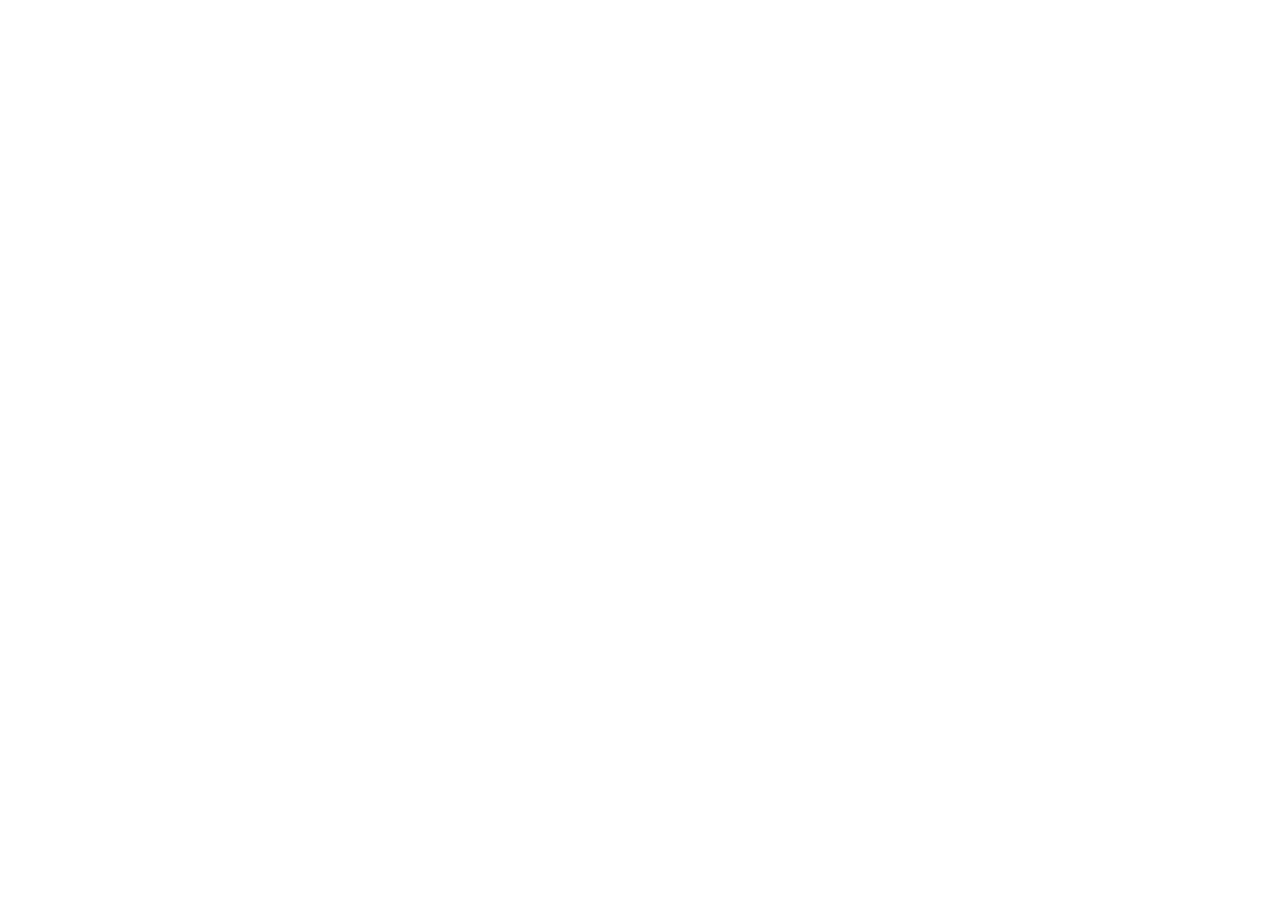
==== index.html @ 9c6e3ab0 "Publish Demo V3 HTML entry" ====
<!doctype html>
<html lang="zh-CN">
  <head>
    <meta charset="UTF-8" />
    <meta name="viewport" content="width=device-width, initial-scale=1, viewport-fit=cover" />
    <meta name="theme-color" content="#f5f0e8" />
    <title>卢伶俐团队术后30天随访 Demo V3</title>
    <script type="module" crossorigin src="./assets/index-Rf1xSbYW.js"></script>
    <link rel="stylesheet" crossorigin href="./assets/index-ClwE4fBe.css">
  </head>
  <body>
    <div id="root"></div>
  </body>
</html>
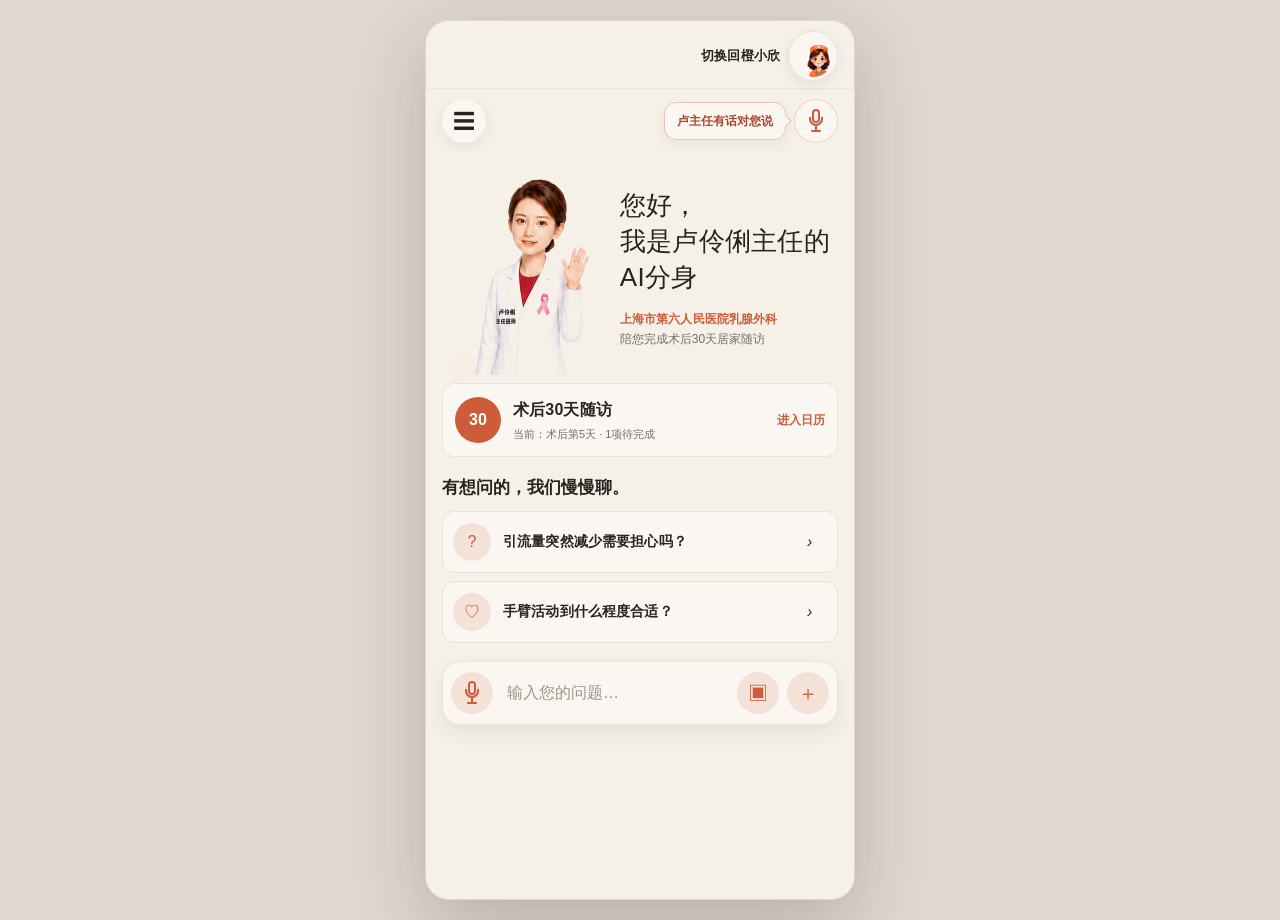
==== commit 9304585a: "Publish postoperative follow-up Demo V4" ====
--- a/index.html
+++ b/index.html
@@ -4,9 +4,9 @@
     <meta charset="UTF-8" />
     <meta name="viewport" content="width=device-width, initial-scale=1, viewport-fit=cover" />
     <meta name="theme-color" content="#f5f0e8" />
-    <title>卢伶俐团队术后30天随访 Demo V3</title>
-    <script type="module" crossorigin src="./assets/index-Rf1xSbYW.js"></script>
-    <link rel="stylesheet" crossorigin href="./assets/index-ClwE4fBe.css">
+    <title>卢伶俐团队术后30天随访 Demo V4</title>
+    <script type="module" crossorigin src="./assets/index-BdBhoLl7.js"></script>
+    <link rel="stylesheet" crossorigin href="./assets/index-DXWCiamS.css">
   </head>
   <body>
     <div id="root"></div>
--- a/assets/index-DXWCiamS.css
+++ b/assets/index-DXWCiamS.css
@@ -0,0 +1,2 @@
+/*! tailwindcss v4.2.1 | MIT License | https://tailwindcss.com */
+@layer properties{@supports (((-webkit-hyphens:none)) and (not (margin-trim:inline))) or ((-moz-orient:inline) and (not (color:rgb(from red r g b)))){*,:before,:after,::backdrop{--tw-outline-style:solid;--tw-blur:initial;--tw-brightness:initial;--tw-contrast:initial;--tw-grayscale:initial;--tw-hue-rotate:initial;--tw-invert:initial;--tw-opacity:initial;--tw-saturate:initial;--tw-sepia:initial;--tw-drop-shadow:initial;--tw-drop-shadow-color:initial;--tw-drop-shadow-alpha:100%;--tw-drop-shadow-size:initial}}}@layer theme{:root,:host{--font-sans:ui-sans-serif, system-ui, sans-serif, "Apple Color Emoji", "Segoe UI Emoji", "Segoe UI Symbol", "Noto Color Emoji";--font-mono:ui-monospace, SFMono-Regular, Menlo, Monaco, Consolas, "Liberation Mono", "Courier New", monospace;--spacing:.25rem;--default-font-family:var(--font-sans);--default-mono-font-family:var(--font-mono)}}@layer base{*,:after,:before,::backdrop{box-sizing:border-box;border:0 solid;margin:0;padding:0}::file-selector-button{box-sizing:border-box;border:0 solid;margin:0;padding:0}html,:host{-webkit-text-size-adjust:100%;tab-size:4;line-height:1.5;font-family:var(--default-font-family,ui-sans-serif, system-ui, sans-serif, "Apple Color Emoji", "Segoe UI Emoji", "Segoe UI Symbol", "Noto Color Emoji");font-feature-settings:var(--default-font-feature-settings,normal);font-variation-settings:var(--default-font-variation-settings,normal);-webkit-tap-highlight-color:transparent}hr{height:0;color:inherit;border-top-width:1px}abbr:where([title]){-webkit-text-decoration:underline dotted;text-decoration:underline dotted}h1,h2,h3,h4,h5,h6{font-size:inherit;font-weight:inherit}a{color:inherit;-webkit-text-decoration:inherit;-webkit-text-decoration:inherit;-webkit-text-decoration:inherit;-webkit-text-decoration:inherit;text-decoration:inherit}b,strong{font-weight:bolder}code,kbd,samp,pre{font-family:var(--default-mono-font-family,ui-monospace, SFMono-Regular, Menlo, Monaco, Consolas, "Liberation Mono", "Courier New", monospace);font-feature-settings:var(--default-mono-font-feature-settings,normal);font-variation-settings:var(--default-mono-font-variation-settings,normal);font-size:1em}small{font-size:80%}sub,sup{vertical-align:baseline;font-size:75%;line-height:0;position:relative}sub{bottom:-.25em}sup{top:-.5em}table{text-indent:0;border-color:inherit;border-collapse:collapse}:-moz-focusring{outline:auto}progress{vertical-align:baseline}summary{display:list-item}ol,ul,menu{list-style:none}img,svg,video,canvas,audio,iframe,embed,object{vertical-align:middle;display:block}img,video{max-width:100%;height:auto}button,input,select,optgroup,textarea{font:inherit;font-feature-settings:inherit;font-variation-settings:inherit;letter-spacing:inherit;color:inherit;opacity:1;background-color:#0000;border-radius:0}::file-selector-button{font:inherit;font-feature-settings:inherit;font-variation-settings:inherit;letter-spacing:inherit;color:inherit;opacity:1;background-color:#0000;border-radius:0}:where(select:is([multiple],[size])) optgroup{font-weight:bolder}:where(select:is([multiple],[size])) optgroup option{padding-inline-start:20px}::file-selector-button{margin-inline-end:4px}::placeholder{opacity:1}@supports (not ((-webkit-appearance:-apple-pay-button))) or (contain-intrinsic-size:1px){::placeholder{color:currentColor}@supports (color:color-mix(in lab, red, red)){::placeholder{color:color-mix(in oklab, currentcolor 50%, transparent)}}}textarea{resize:vertical}::-webkit-search-decoration{-webkit-appearance:none}::-webkit-date-and-time-value{min-height:1lh;text-align:inherit}::-webkit-datetime-edit{display:inline-flex}::-webkit-datetime-edit-fields-wrapper{padding:0}::-webkit-datetime-edit{padding-block:0}::-webkit-datetime-edit-year-field{padding-block:0}::-webkit-datetime-edit-month-field{padding-block:0}::-webkit-datetime-edit-day-field{padding-block:0}::-webkit-datetime-edit-hour-field{padding-block:0}::-webkit-datetime-edit-minute-field{padding-block:0}::-webkit-datetime-edit-second-field{padding-block:0}::-webkit-datetime-edit-millisecond-field{padding-block:0}::-webkit-datetime-edit-meridiem-field{padding-block:0}::-webkit-calendar-picker-indicator{line-height:1}:-moz-ui-invalid{box-shadow:none}button,input:where([type=button],[type=reset],[type=submit]){appearance:button}::file-selector-button{appearance:button}::-webkit-inner-spin-button{height:auto}::-webkit-outer-spin-button{height:auto}[hidden]:where(:not([hidden=until-found])){display:none!important}}@layer components;@layer utilities{.visible{visibility:visible}.fixed{position:fixed}.relative{position:relative}.start{inset-inline-start:var(--spacing)}.end{inset-inline-end:var(--spacing)}.contents{display:contents}.flex{display:flex}.hidden{display:none}.inline{display:inline}.table{display:table}.resize{resize:both}.rounded{border-radius:.25rem}.outline{outline-style:var(--tw-outline-style);outline-width:1px}.blur{--tw-blur:blur(8px);filter:var(--tw-blur,) var(--tw-brightness,) var(--tw-contrast,) var(--tw-grayscale,) var(--tw-hue-rotate,) var(--tw-invert,) var(--tw-saturate,) var(--tw-sepia,) var(--tw-drop-shadow,)}}:root{--coral:#cc5c3a;--coral-deep:#a9472d;--coral-soft:#f4e2d8;--paper:#f5f0e8;--surface:#faf7f2;--ink:#27231f;--muted:#756e67;--line:#e8e3d9;--green:#347b62;--red:#b9473f;--gold:#d89a32;--sans:"Source Han Sans CN", "Source Han Sans SC", "Noto Sans CJK SC", "Noto Sans SC", "PingFang SC", "Microsoft YaHei", sans-serif;--serif:var(--sans)}*{box-sizing:border-box}html,body{min-height:100%;margin:0;overflow:auto}body{color:var(--ink);font-family:var(--sans);background:#dfd8ce}button,input,textarea,select{font:inherit;font-family:var(--sans)}button{cursor:pointer}.demo-stage{place-items:center;min-height:100dvh;padding:20px;display:grid}.phone-shell{background:var(--paper);border:1px solid #4d3c3021;border-radius:24px;width:430px;height:880px;position:relative;overflow:hidden;box-shadow:0 24px 70px #31261e38}.phone-screen,.page{width:100%;height:100%;overflow:hidden}.page{background:radial-gradient(circle at 90% 3%, #cc5c3a12, transparent 32%), var(--paper)}.page-scroll,.page-scroll.home-page,.page-scroll.drawer-page{overscroll-behavior:contain;overflow-y:auto}.detail-page{grid-template-rows:72px minmax(0,1fr);display:grid}.detail-page>.page-scroll{padding:0 16px 104px}h1,h2,h3,b{letter-spacing:.01em}h1,h2,h3{font-family:var(--serif)}.app-header{border-bottom:1px solid var(--line);-webkit-backdrop-filter:blur(14px);backdrop-filter:blur(14px);background:#f5f0e8f5;grid-template-columns:44px minmax(0,1fr) 148px;align-items:center;height:72px;padding:8px 10px;display:grid}.app-header button{width:44px;height:44px;color:var(--ink);background:0 0;border:0;border-radius:12px;font-size:24px}.app-header h1{text-align:left;text-overflow:ellipsis;white-space:nowrap;min-width:0;margin:0;font-size:17px;overflow:hidden}.switch-mode-control{justify-content:flex-end;align-items:center;gap:8px;min-width:0;display:flex;width:auto!important;height:54px!important;color:var(--ink)!important;box-shadow:none!important;background:0 0!important;border:0!important;border-radius:0!important;padding:0!important}.switch-mode-control>b{white-space:nowrap;font-size:13px;font-weight:750}.switch-mode-control>span{border:1px solid var(--line);background:var(--surface);border-radius:50%;flex:none;place-items:center;width:50px;height:50px;display:grid;overflow:hidden;box-shadow:0 4px 13px #47322614}.switch-mode-control img{object-fit:cover;mix-blend-mode:darken;border-radius:50%;width:42px;height:42px}.doctor-banner{border:1px solid var(--line);background:#faf7f2e6;border-radius:12px;grid-template-columns:68px minmax(0,1fr) 44px;align-items:center;gap:10px;min-height:92px;margin:12px 0;padding:10px 12px;display:grid;box-shadow:0 7px 18px #4e392b0f}.doctor-banner>img{object-fit:contain;align-self:end;width:62px;height:72px}.doctor-banner.director-banner{overflow:hidden}.doctor-banner.director-banner>img{object-fit:cover;object-position:center 7%;mix-blend-mode:darken;transform-origin:bottom;transform:scale(1.22)}.doctor-banner h2{margin:0 0 4px;font-size:16px}.doctor-banner p{color:var(--muted);margin:0;font-size:12px;line-height:1.45}.doctor-banner small{color:var(--coral);margin-top:5px;font-size:11px;display:inline-block}.audio-button{width:44px;height:44px;color:var(--coral);background:var(--surface);border:1px solid #cc5c3a38;border-radius:50%;font-size:17px}.microphone-button{place-items:center;display:grid}.mic-glyph{width:18px;height:24px;display:block;position:relative}.mic-glyph:before{content:"";border:2px solid;border-radius:8px;width:8px;height:14px;position:absolute;top:0;left:5px}.mic-glyph:after{content:"";border:2px solid;border-top:0;border-radius:0 0 10px 10px;width:14px;height:9px;position:absolute;top:8px;left:2px}.mic-glyph i{background:currentColor;width:2px;height:6px;position:absolute;top:17px;left:8px}.mic-glyph i:after{content:"";background:currentColor;border-radius:2px;width:10px;height:2px;position:absolute;bottom:0;left:-4px}.mic-glyph.playing{animation:.8s ease-in-out infinite alternate micPulse}.card{border:1px solid var(--line);background:var(--surface);border-radius:12px;margin:12px 0;padding:16px;box-shadow:0 7px 18px #4e392b0d}.card h2{margin:0 0 12px;font-size:17px}.primary-button{color:#fff;background:var(--coral);border:0;border-radius:12px;width:100%;min-height:48px;font-weight:700}.primary-button:disabled{opacity:.42;cursor:not-allowed}.sticky-cta{z-index:5;margin-top:14px;position:sticky;bottom:12px;box-shadow:0 10px 28px #a9472d3d}.text-button{min-height:42px;color:var(--coral);background:0 0;border:0;font-weight:700}.home-page{padding-bottom:calc(22px + env(safe-area-inset-bottom));background:var(--paper)}.home-mode-row{border-bottom:1px solid #e8e3d9b8;justify-content:flex-end;align-items:center;height:68px;padding:7px 16px 5px;display:flex}.home-mode-row .switch-mode-control{width:154px!important}.home-tools{justify-content:space-between;align-items:center;margin:10px 16px;display:flex}.home-tools>button:first-child{background:var(--surface);border:0;border-radius:50%;width:44px;height:44px;font-size:22px;box-shadow:0 5px 16px #47322614}.home-reminder{align-items:center;gap:8px;display:flex}.home-reminder>span{color:var(--coral-deep);background:var(--surface);border:1px solid #e5c4b6;border-radius:12px;padding:9px 12px;font-size:12px;font-weight:700;animation:.34s ease-out both reminderPop;position:relative;box-shadow:0 5px 16px #4732260f}.home-reminder>span:after{content:"";background:var(--surface);border-top:1px solid #e5c4b6;border-right:1px solid #e5c4b6;width:8px;height:8px;position:absolute;top:50%;right:-5px;transform:translateY(-50%)rotate(45deg)}.home-hero{background:var(--paper);isolation:isolate;grid-template-columns:45% 55%;align-items:center;min-height:230px;margin:0 12px;display:grid}.home-hero img{object-fit:contain;object-position:center bottom;mix-blend-mode:darken;align-self:end;width:100%;max-height:230px}.home-hero h1{margin:0 0 10px;font-size:26px;line-height:1.38}.home-hero b{color:var(--coral);font-size:12px}.home-hero p{color:var(--muted);font-size:12px}.followup-entry{border:1px solid var(--line);background:var(--surface);text-align:left;border-radius:12px;grid-template-columns:48px 1fr auto;align-items:center;gap:10px;width:calc(100% - 32px);min-height:74px;margin:0 16px 18px;padding:12px;display:grid}.followup-entry>span{color:#fff;background:var(--coral);border-radius:50%;place-items:center;width:46px;height:46px;font-weight:800;display:grid}.followup-entry b,.followup-entry small{display:block}.followup-entry b{font-family:var(--serif);font-size:16px}.followup-entry small{color:var(--muted);margin-top:4px;font-size:11px}.followup-entry strong{color:var(--coral);font-size:12px}.section-title{font-family:var(--serif);margin:0 16px 10px;font-size:17px;font-weight:700}.question-card{border:1px solid var(--line);background:var(--surface);text-align:left;border-radius:12px;grid-template-columns:40px 1fr 20px;align-items:center;gap:10px;width:calc(100% - 32px);min-height:62px;margin:8px 16px;padding:10px;display:grid}.question-card>span{width:38px;height:38px;color:var(--coral);background:var(--coral-soft);border-radius:50%;place-items:center;display:grid}.question-card b{font-size:14px}.home-composer{border:1px solid var(--line);background:var(--surface);border-radius:18px;grid-template-columns:44px minmax(0,1fr) 42px 42px;align-items:center;gap:8px;min-height:64px;margin:18px 16px 0;padding:8px;display:grid;box-shadow:0 8px 20px #47322612}.home-composer input{width:100%;min-width:0;height:44px;color:var(--ink);background:0 0;border:0;outline:none;padding:0 4px}.home-composer input::placeholder{color:#9c958e}.home-composer button{width:42px;height:42px;color:var(--coral);background:var(--coral-soft);border:0;border-radius:50%;place-items:center;font-size:20px;display:grid}.home-composer .composer-mic{color:var(--coral)}.drawer-page{background:var(--paper);padding:18px 20px 80px}.drawer-page>header{justify-content:space-between;align-items:center;display:flex}.drawer-page>header>b{color:var(--coral);font-size:28px}.drawer-page>header>div{align-items:center;gap:8px;display:flex}.drawer-page>header .switch-mode-control{width:142px!important}.drawer-page>header .drawer-close{background:0 0;border:0;width:44px;height:44px;font-size:28px}.profile{align-items:center;gap:14px;margin:24px 0;display:flex}.profile img{background:var(--surface);border:1px solid #ecd8cd;border-radius:50%;width:72px;height:72px;padding:4px}.profile b{font-size:20px}.drawer-grid{grid-template-columns:1fr 1fr;gap:12px;display:grid}.drawer-grid button{border:1px solid var(--line);background:var(--surface);text-align:left;border-radius:12px;align-content:center;gap:10px;min-height:158px;padding:16px;display:grid;box-shadow:0 7px 18px #4e392b0b}.drawer-grid b{font-size:16px}.drawer-grid small{color:var(--muted);font-size:12px;line-height:1.45}.drawer-page h2{margin-top:28px;font-size:19px}.conversation{border:0;border-bottom:1px solid var(--line);text-align:left;background:0 0;justify-content:space-between;width:100%;padding:15px 4px;display:flex}.conversation small{color:var(--muted)}.reset-button{border:1px dashed var(--coral);width:100%;min-height:44px;color:var(--coral);background:0 0;border-radius:12px;margin-top:24px}.calendar-page{padding-bottom:40px}.calendar-page>.app-header{z-index:8;position:sticky;top:0}.calendar-page>.doctor-banner,.calendar-page>.status-strip,.calendar-page>.week-card,.calendar-page>.card,.calendar-page>.incomplete-card,.calendar-page>.success-card,.calendar-page>.future-card{margin-left:16px;margin-right:16px}.status-strip{grid-template-columns:repeat(3,1fr);gap:8px;margin-bottom:12px;display:grid}.status-strip>*{border:1px solid var(--line);min-height:74px;color:var(--coral);background:var(--surface);border-radius:12px;align-content:center;place-items:center;gap:5px;padding:7px 3px;display:grid;box-shadow:0 5px 14px #4e392b0a}.status-strip b{color:var(--ink);font-size:12px}.status-icon{width:34px;height:34px;color:var(--coral);background:var(--coral-soft);border-radius:11px;place-items:center;display:grid}.status-icon svg{fill:none;stroke:currentColor;stroke-width:1.8px;stroke-linecap:round;stroke-linejoin:round;width:26px;height:26px;overflow:visible}.status-icon.module-glyph{border-radius:14px;width:48px;height:48px}.status-icon.module-glyph svg{width:30px;height:30px}.week-card{border:1px solid var(--line);background:var(--surface);border-radius:12px;grid-template-columns:repeat(7,1fr);padding:9px 5px;display:grid}.week-card button{background:0 0;border:0;place-items:center;gap:4px;min-width:0;display:grid}.week-card small{color:var(--muted);font-size:11px}.date-number{border-radius:50%;place-items:center;width:34px;height:34px;display:grid;position:relative}.date-number b{z-index:2;font-size:13px;position:relative}.week-card button.active .date-number{color:#fff;background:var(--coral)}.week-card em{height:10px;color:var(--green);font-size:10px;font-style:normal}.week-card button.badged .date-number{color:var(--ink);border:2px solid var(--gold);background:#fff8e7;animation:1.6s ease-in-out infinite alternate badgeGlow;box-shadow:0 0 0 3px #d89a3229,0 0 14px #d89a326b}.week-card button.badged .date-number i{color:var(--gold);text-shadow:0 0 8px #f0c36f;font-style:normal;position:absolute;top:-8px;right:-7px}.week-card button.future{opacity:.56}.week-card button.future em{color:var(--muted);font-size:8px}.today-card header{justify-content:space-between;align-items:center;display:flex}.today-card header h2 small{color:var(--muted);font-family:var(--sans);font-size:12px;font-weight:400}.today-card header>b{color:var(--green)}.today-card>button{border:0;border-bottom:1px solid var(--line);text-align:left;background:0 0;grid-template-columns:24px 42px minmax(0,1fr) 70px;align-items:center;gap:7px;width:100%;min-height:58px;display:grid}.today-card>button:last-child{border-bottom:0}.today-card>button>i{width:22px;height:22px;color:var(--coral);border:1px solid #d6b0a0;border-radius:50%;place-items:center;font-style:normal;display:grid}.today-card>button>i.done{color:var(--green);border-color:#9bc6b4}.today-card>button>small{color:var(--muted);font-size:11px}.today-card>button>b{font-size:13px;line-height:1.35}.today-card>button>span{color:var(--coral);text-align:right;font-size:11px}.today-card>button>span.done{color:var(--green)}.today-card>button>span.alert,.abnormal-tag{color:var(--red)}.today-card>button:disabled{cursor:not-allowed;opacity:.5}.abnormal-tag{font-family:var(--sans);margin-left:5px;font-size:10px}.incomplete-card{background:#f7e7de;border:1px solid #e8c2b4;border-radius:12px;margin-top:12px;padding:14px}.incomplete-card b{color:var(--coral-deep);font-size:13px}.incomplete-card p{color:var(--muted);margin:6px 0 10px;font-size:12px}.incomplete-card button{border:1px solid var(--coral);min-height:40px;color:var(--coral);background:var(--surface);border-radius:10px;padding:0 14px}.success-card{color:var(--green);text-align:center;background:#eef6f1;border:1px solid #b8d4c8;border-radius:12px;margin-top:12px;padding:14px;font-weight:700}.future-card{border:1px solid var(--line);background:#f0ece5;border-radius:12px;margin-top:12px;padding:14px}.future-card b{color:#625b54;font-size:13px}.future-card p{color:var(--muted);margin:6px 0 0;font-size:12px}.calendar-actions{grid-template-columns:1fr 1fr;gap:10px;margin:12px 16px;display:grid}.calendar-actions button{border:1px solid var(--coral);min-height:44px;color:var(--coral);background:var(--surface);border-radius:12px;font-weight:700}.field-row{border-top:1px solid var(--line);grid-template-columns:80px 1fr 28px;align-items:center;gap:8px;min-height:48px;display:grid}.field-row input,.analysis-card input,.stack-field input,.stack-field textarea{border:1px solid var(--line);background:#fffdf9;border-radius:10px;outline:none;width:100%;min-width:0;padding:10px}.photo-grid{grid-template-columns:1fr 1fr;gap:10px;margin-top:12px;display:grid}.upload-card{background:var(--surface);border-color:#e7d7ce}.photo-slot{text-align:center;background:#f8ece5;border:1px dashed #d7ad9a;border-radius:12px;padding:10px;box-shadow:inset 0 0 0 1px #ffffff59}.photo-slot.ready{background:#eef6f1;border-style:solid;border-color:#9bc6b4}.photo-slot label{align-content:center;place-items:center;gap:6px;min-height:126px;display:grid}.photo-slot input{opacity:0;width:1px;height:1px;position:absolute}.photo-slot label>span{width:48px;height:48px;color:var(--coral);background:var(--coral-soft);border-radius:14px;place-items:center;font-size:24px;display:grid}.photo-slot.ready label>span{color:#fff;background:var(--green)}.photo-slot label b{text-overflow:ellipsis;white-space:nowrap;max-width:130px;font-size:12px;overflow:hidden}.photo-slot label small{color:var(--muted);font-size:10px;line-height:1.4}.photo-slot>button{min-height:38px;color:var(--coral);background:0 0;border:0;font-size:11px}.analysis-card{gap:9px;display:grid}.analysis-card.inline{border-top:1px solid var(--line);margin-top:14px;padding-top:13px}.analysis-card h3{margin:0 0 4px;font-size:14px}.analysis-card label{grid-template-columns:92px 1fr;align-items:center;gap:8px;display:grid}.analysis-card label span{color:var(--muted);font-size:12px}.analysis-card input{font-size:12px}.safety-note{color:#745a4e;background:#f6e9e2;border:1px solid #e6c7bc;border-radius:12px;margin:12px 0;padding:12px;font-size:12px;line-height:1.55}.wound-card .photo-slot{width:100%}.symptom-card.abnormal{border-color:#d79b96;box-shadow:0 0 0 3px #b9473f14}.symptom-card header{justify-content:space-between;align-items:center;display:flex}.symptom-card header span{color:var(--red);font-size:11px;font-weight:700}.binary-row{border-top:1px solid var(--line);grid-template-columns:1fr 116px;align-items:center;gap:10px;min-height:58px;display:grid}.binary-row b{font-size:13px}.binary-row>div{grid-template-columns:1fr 1fr;gap:6px;display:grid}.binary-row button,.feeling-options button{border:1px solid var(--line);background:#fffdf9;border-radius:10px;min-height:38px}.binary-row button.active,.feeling-options button.active{border-color:var(--green);color:var(--green);background:#eef6f1}.binary-row button.danger{border-color:var(--red);color:var(--red);background:#faecea}.range-row{border-top:1px solid var(--line);grid-template-columns:78px 1fr 38px;align-items:center;gap:8px;min-height:60px;font-size:12px;display:grid}.range-row input{accent-color:var(--coral)}.stack-field{gap:6px;margin-top:12px;display:grid}.stack-field span{color:var(--muted);font-size:12px}.stack-field textarea{resize:vertical;min-height:72px}.training-visual{background:#f3e5dc;border-radius:12px;place-items:center;height:176px;display:grid;position:relative;overflow:hidden}.training-visual>button{color:#fff;background:var(--coral);border:0;border-radius:11px;min-height:42px;padding:0 15px;position:absolute;bottom:14px;right:14px}.exercise-figure{width:150px;height:130px;position:relative}.exercise-figure span{border:14px solid var(--coral);border-radius:50%;width:60px;height:60px;position:absolute;top:52px;left:14px}.exercise-figure i{background:var(--coral);transform-origin:0;border-radius:9px;width:100px;height:14px;position:absolute;top:72px;left:72px}.exercise-figure.moving i{animation:1.4s ease-in-out infinite alternate armLift}.video-card>h2{margin:12px 0 2px}.video-card>p{color:var(--muted);margin:0 0 10px;font-size:12px}.progress{background:#e7d8cf;border-radius:8px;height:8px;overflow:hidden}.progress i{background:var(--coral);height:100%;display:block}.video-card>b{color:var(--coral);text-align:right;margin-top:7px;font-size:12px;display:block}.stop-grid,.feeling-options{grid-template-columns:1fr 1fr;gap:8px;display:grid}.stop-grid button{min-height:42px;color:var(--coral-deep);background:#f8ece6;border:1px solid #e7c5b8;border-radius:10px;font-size:12px}.feeling-options button{padding:8px;font-size:12px}.chat-page{grid-template-rows:72px auto 1fr 64px;display:grid}.chat-warning{color:#715545;text-align:center;background:#f3e2d3;padding:9px 14px;font-size:11px}.chat-messages{padding:14px;overflow-y:auto}.message{gap:8px;max-width:88%;margin-bottom:12px;display:flex}.message.user{margin-left:auto}.message img{border-radius:50%;width:36px;height:36px}.message p{background:var(--surface);border-radius:4px 12px 12px;margin:0;padding:11px 12px;font-size:13px;line-height:1.55;box-shadow:0 4px 14px #43312614}.message.user p{color:#fff;background:var(--coral);border-radius:12px 4px 12px 12px}.chat-page form{border-top:1px solid var(--line);background:var(--surface);grid-template-columns:1fr 62px;gap:8px;padding:9px 12px;display:grid}.chat-page form input{border:1px solid var(--line);border-radius:12px;min-width:0;padding:10px 12px}.chat-page form button{color:#fff;background:var(--coral);border:0;border-radius:12px}.summary-kpis{grid-template-columns:repeat(3,1fr);gap:8px;display:grid}.summary-kpis div{border:1px solid var(--line);background:var(--surface);border-radius:12px;place-items:center;gap:4px;padding:13px 4px;display:grid}.summary-kpis b{color:var(--coral);font-size:14px}.summary-kpis small{color:var(--muted);font-size:10px}.summary-row{border-top:1px solid var(--line);grid-template-columns:76px 1fr;gap:10px;padding:11px 0;font-size:12px;line-height:1.5;display:grid}.summary-row span{color:var(--muted)}.approved{color:var(--green);text-align:center;background:#eef6f1;border:1px solid #b8d4c8;border-radius:12px;margin-top:12px;padding:13px;font-weight:700}.toast{z-index:80;color:#fff;white-space:nowrap;background:#27231feb;border-radius:10px;padding:10px 14px;font-size:12px;position:absolute;bottom:22px;left:50%;transform:translate(-50%)}.modal-shade{z-index:70;-webkit-backdrop-filter:blur(5px);backdrop-filter:blur(5px);background:#2f282261;place-items:center;padding:26px;display:grid;position:absolute;inset:0}.modal-card{background:var(--surface);text-align:center;border-radius:16px;width:100%;padding:22px 20px;box-shadow:0 28px 70px #2c231d4d}.modal-card h2{margin:10px 0 8px;font-size:21px}.modal-card p{color:var(--muted);margin:0 0 13px;font-size:13px;line-height:1.6}.modal-avatar{border-radius:50%;width:64px;height:64px;margin-top:8px}.completion-mark,.safety-mark{color:#fff;background:var(--gold);border-radius:50%;place-items:center;width:68px;height:68px;margin:auto;font-size:31px;display:grid;box-shadow:0 0 0 8px #d89a3224}.safety-mark{background:var(--coral);box-shadow:none;font-weight:800}.safety-mark.urgent{background:var(--red)}.safety-copy{color:#6a5144;background:#f4e4db;border-radius:10px;margin-bottom:14px;padding:10px;font-size:11px;line-height:1.5}@keyframes badgeGlow{0%{transform:scale(.96)}to{transform:scale(1.04)}}@keyframes micPulse{0%{opacity:.62;transform:scale(.92)}to{opacity:1;transform:scale(1.05)}}@keyframes armLift{0%{transform:rotate(10deg)}to{transform:rotate(-42deg)}}@keyframes reminderPop{0%{opacity:0;transform:translate(8px)scale(.96)}to{opacity:1;transform:none}}@media (width<=500px){.demo-stage{padding:0;display:block}.phone-shell{width:100vw;height:100dvh;box-shadow:none;border:0;border-radius:0}}@media (width<=420px){.app-header{grid-template-columns:44px minmax(0,1fr) 138px;padding-left:6px;padding-right:8px}.app-header h1{font-size:16px}.switch-mode-control{gap:6px}.switch-mode-control>b{font-size:12px}.switch-mode-control>span{width:46px;height:46px}.switch-mode-control img{width:39px;height:39px}.drawer-page{padding-left:16px;padding-right:16px}.drawer-page>header .switch-mode-control{width:132px!important}}@media (prefers-reduced-motion:reduce){*,:before,:after{scroll-behavior:auto!important;animation:none!important}}@property --tw-outline-style{syntax:"*";inherits:false;initial-value:solid}@property --tw-blur{syntax:"*";inherits:false}@property --tw-brightness{syntax:"*";inherits:false}@property --tw-contrast{syntax:"*";inherits:false}@property --tw-grayscale{syntax:"*";inherits:false}@property --tw-hue-rotate{syntax:"*";inherits:false}@property --tw-invert{syntax:"*";inherits:false}@property --tw-opacity{syntax:"*";inherits:false}@property --tw-saturate{syntax:"*";inherits:false}@property --tw-sepia{syntax:"*";inherits:false}@property --tw-drop-shadow{syntax:"*";inherits:false}@property --tw-drop-shadow-color{syntax:"*";inherits:false}@property --tw-drop-shadow-alpha{syntax:"<percentage>";inherits:false;initial-value:100%}@property --tw-drop-shadow-size{syntax:"*";inherits:false}
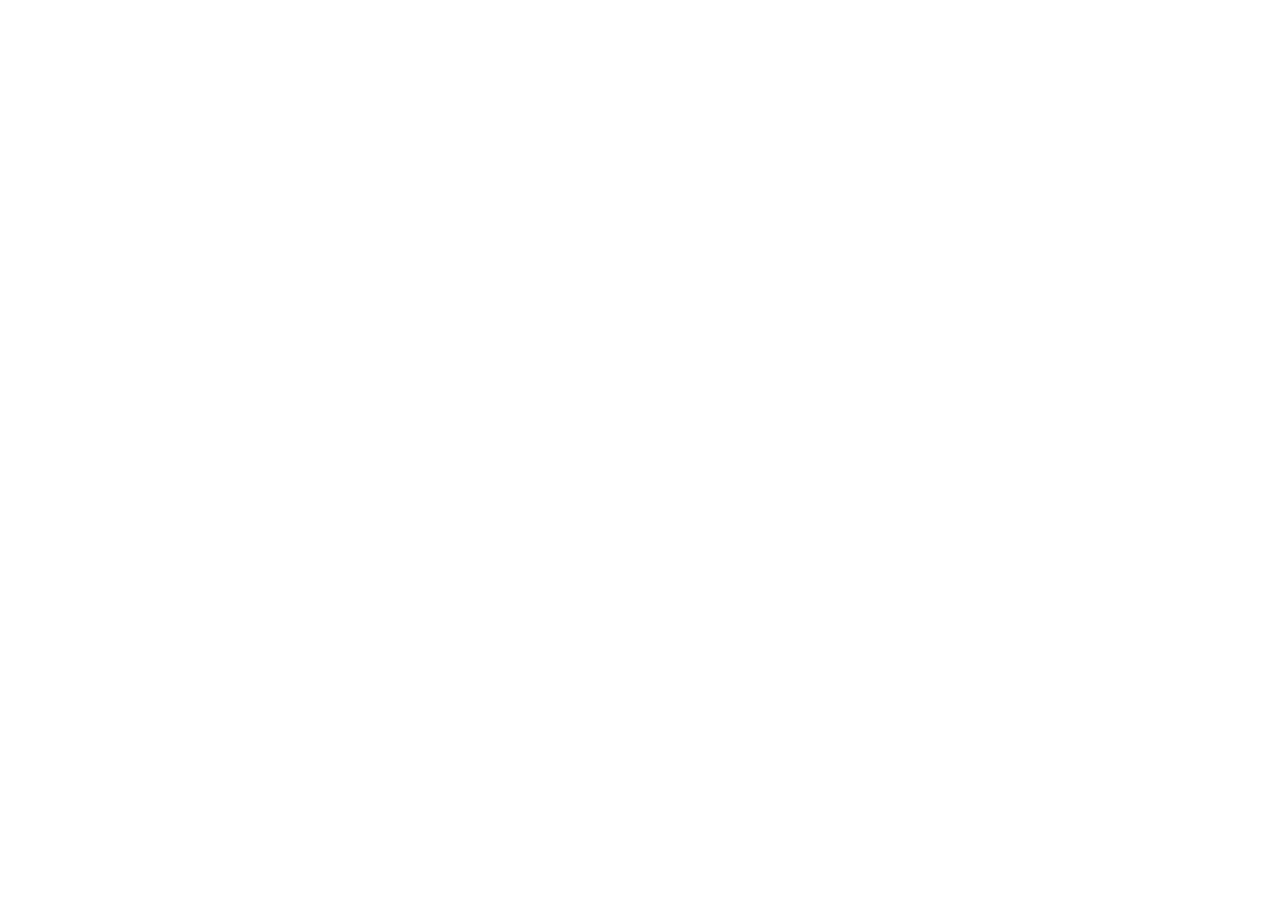
==== commit 11d10b6e: "Update script and stylesheet links in index.html" ====
--- a/index.html
+++ b/index.html
@@ -5,8 +5,8 @@
     <meta name="viewport" content="width=device-width, initial-scale=1, viewport-fit=cover" />
     <meta name="theme-color" content="#f5f0e8" />
     <title>卢伶俐团队术后30天随访 Demo V4</title>
-    <script type="module" crossorigin src="./assets/index-BdBhoLl7.js"></script>
-    <link rel="stylesheet" crossorigin href="./assets/index-DXWCiamS.css">
+    <script type="module" crossorigin src="./assets/index-BAlLfYdV.js"></script>
+    <link rel="stylesheet" crossorigin href="./assets/index-3j9IDP3A.css">
   </head>
   <body>
     <div id="root"></div>
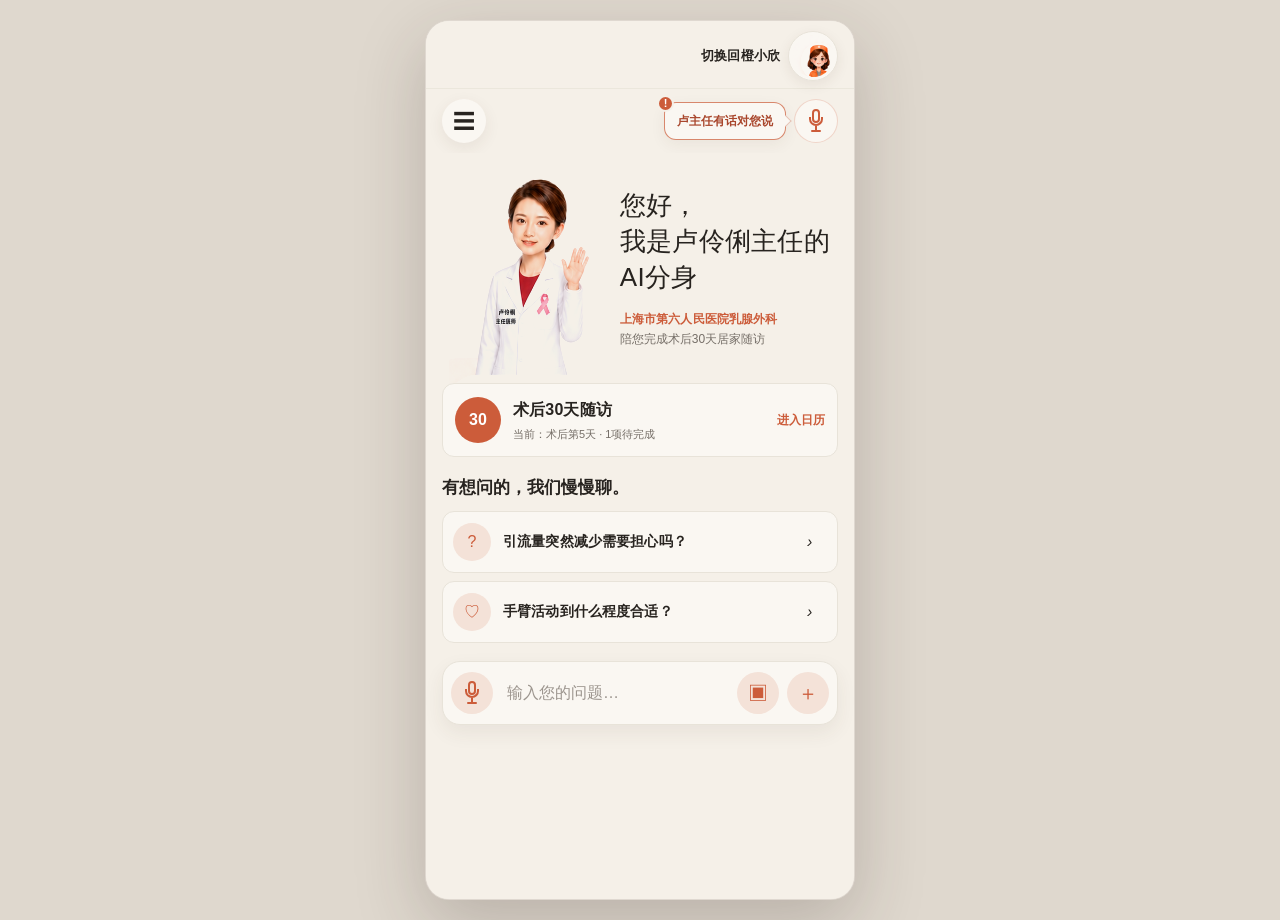
==== commit 87b23ef3: "Update script and stylesheet references in index.html" ====
--- a/index.html
+++ b/index.html
@@ -5,8 +5,8 @@
     <meta name="viewport" content="width=device-width, initial-scale=1, viewport-fit=cover" />
     <meta name="theme-color" content="#f5f0e8" />
     <title>卢伶俐团队术后30天随访 Demo V4</title>
-    <script type="module" crossorigin src="./assets/index-BAlLfYdV.js"></script>
-    <link rel="stylesheet" crossorigin href="./assets/index-3j9IDP3A.css">
+    <script type="module" crossorigin src="./assets/index-AxAXWWe3.js"></script>
+    <link rel="stylesheet" crossorigin href="./assets/index-BmACMjBO.css">
   </head>
   <body>
     <div id="root"></div>
--- a/assets/index-BmACMjBO.css
+++ b/assets/index-BmACMjBO.css
@@ -0,0 +1,2 @@
+/*! tailwindcss v4.2.1 | MIT License | https://tailwindcss.com */
+@layer properties{@supports (((-webkit-hyphens:none)) and (not (margin-trim:inline))) or ((-moz-orient:inline) and (not (color:rgb(from red r g b)))){*,:before,:after,::backdrop{--tw-rotate-x:initial;--tw-rotate-y:initial;--tw-rotate-z:initial;--tw-skew-x:initial;--tw-skew-y:initial;--tw-shadow:0 0 #0000;--tw-shadow-color:initial;--tw-shadow-alpha:100%;--tw-inset-shadow:0 0 #0000;--tw-inset-shadow-color:initial;--tw-inset-shadow-alpha:100%;--tw-ring-color:initial;--tw-ring-shadow:0 0 #0000;--tw-inset-ring-color:initial;--tw-inset-ring-shadow:0 0 #0000;--tw-ring-inset:initial;--tw-ring-offset-width:0px;--tw-ring-offset-color:#fff;--tw-ring-offset-shadow:0 0 #0000;--tw-outline-style:solid;--tw-blur:initial;--tw-brightness:initial;--tw-contrast:initial;--tw-grayscale:initial;--tw-hue-rotate:initial;--tw-invert:initial;--tw-opacity:initial;--tw-saturate:initial;--tw-sepia:initial;--tw-drop-shadow:initial;--tw-drop-shadow-color:initial;--tw-drop-shadow-alpha:100%;--tw-drop-shadow-size:initial}}}@layer theme{:root,:host{--font-sans:ui-sans-serif, system-ui, sans-serif, "Apple Color Emoji", "Segoe UI Emoji", "Segoe UI Symbol", "Noto Color Emoji";--font-mono:ui-monospace, SFMono-Regular, Menlo, Monaco, Consolas, "Liberation Mono", "Courier New", monospace;--spacing:.25rem;--default-font-family:var(--font-sans);--default-mono-font-family:var(--font-mono)}}@layer base{*,:after,:before,::backdrop{box-sizing:border-box;border:0 solid;margin:0;padding:0}::file-selector-button{box-sizing:border-box;border:0 solid;margin:0;padding:0}html,:host{-webkit-text-size-adjust:100%;tab-size:4;line-height:1.5;font-family:var(--default-font-family,ui-sans-serif, system-ui, sans-serif, "Apple Color Emoji", "Segoe UI Emoji", "Segoe UI Symbol", "Noto Color Emoji");font-feature-settings:var(--default-font-feature-settings,normal);font-variation-settings:var(--default-font-variation-settings,normal);-webkit-tap-highlight-color:transparent}hr{height:0;color:inherit;border-top-width:1px}abbr:where([title]){-webkit-text-decoration:underline dotted;text-decoration:underline dotted}h1,h2,h3,h4,h5,h6{font-size:inherit;font-weight:inherit}a{color:inherit;-webkit-text-decoration:inherit;-webkit-text-decoration:inherit;-webkit-text-decoration:inherit;-webkit-text-decoration:inherit;text-decoration:inherit}b,strong{font-weight:bolder}code,kbd,samp,pre{font-family:var(--default-mono-font-family,ui-monospace, SFMono-Regular, Menlo, Monaco, Consolas, "Liberation Mono", "Courier New", monospace);font-feature-settings:var(--default-mono-font-feature-settings,normal);font-variation-settings:var(--default-mono-font-variation-settings,normal);font-size:1em}small{font-size:80%}sub,sup{vertical-align:baseline;font-size:75%;line-height:0;position:relative}sub{bottom:-.25em}sup{top:-.5em}table{text-indent:0;border-color:inherit;border-collapse:collapse}:-moz-focusring{outline:auto}progress{vertical-align:baseline}summary{display:list-item}ol,ul,menu{list-style:none}img,svg,video,canvas,audio,iframe,embed,object{vertical-align:middle;display:block}img,video{max-width:100%;height:auto}button,input,select,optgroup,textarea{font:inherit;font-feature-settings:inherit;font-variation-settings:inherit;letter-spacing:inherit;color:inherit;opacity:1;background-color:#0000;border-radius:0}::file-selector-button{font:inherit;font-feature-settings:inherit;font-variation-settings:inherit;letter-spacing:inherit;color:inherit;opacity:1;background-color:#0000;border-radius:0}:where(select:is([multiple],[size])) optgroup{font-weight:bolder}:where(select:is([multiple],[size])) optgroup option{padding-inline-start:20px}::file-selector-button{margin-inline-end:4px}::placeholder{opacity:1}@supports (not ((-webkit-appearance:-apple-pay-button))) or (contain-intrinsic-size:1px){::placeholder{color:currentColor}@supports (color:color-mix(in lab, red, red)){::placeholder{color:color-mix(in oklab, currentcolor 50%, transparent)}}}textarea{resize:vertical}::-webkit-search-decoration{-webkit-appearance:none}::-webkit-date-and-time-value{min-height:1lh;text-align:inherit}::-webkit-datetime-edit{display:inline-flex}::-webkit-datetime-edit-fields-wrapper{padding:0}::-webkit-datetime-edit{padding-block:0}::-webkit-datetime-edit-year-field{padding-block:0}::-webkit-datetime-edit-month-field{padding-block:0}::-webkit-datetime-edit-day-field{padding-block:0}::-webkit-datetime-edit-hour-field{padding-block:0}::-webkit-datetime-edit-minute-field{padding-block:0}::-webkit-datetime-edit-second-field{padding-block:0}::-webkit-datetime-edit-millisecond-field{padding-block:0}::-webkit-datetime-edit-meridiem-field{padding-block:0}::-webkit-calendar-picker-indicator{line-height:1}:-moz-ui-invalid{box-shadow:none}button,input:where([type=button],[type=reset],[type=submit]){appearance:button}::file-selector-button{appearance:button}::-webkit-inner-spin-button{height:auto}::-webkit-outer-spin-button{height:auto}[hidden]:where(:not([hidden=until-found])){display:none!important}}@layer components;@layer utilities{.collapse{visibility:collapse}.visible{visibility:visible}.absolute{position:absolute}.fixed{position:fixed}.relative{position:relative}.static{position:static}.start{inset-inline-start:var(--spacing)}.end{inset-inline-end:var(--spacing)}.isolate{isolation:isolate}.container{width:100%}@media (width>=40rem){.container{max-width:40rem}}@media (width>=48rem){.container{max-width:48rem}}@media (width>=64rem){.container{max-width:64rem}}@media (width>=80rem){.container{max-width:80rem}}@media (width>=96rem){.container{max-width:96rem}}.block{display:block}.contents{display:contents}.flex{display:flex}.hidden{display:none}.inline{display:inline}.table{display:table}.table-row{display:table-row}.transform{transform:var(--tw-rotate-x,) var(--tw-rotate-y,) var(--tw-rotate-z,) var(--tw-skew-x,) var(--tw-skew-y,)}.resize{resize:both}.rounded{border-radius:.25rem}.italic{font-style:italic}.ring{--tw-ring-shadow:var(--tw-ring-inset,) 0 0 0 calc(1px + var(--tw-ring-offset-width)) var(--tw-ring-color,currentcolor);box-shadow:var(--tw-inset-shadow), var(--tw-inset-ring-shadow), var(--tw-ring-offset-shadow), var(--tw-ring-shadow), var(--tw-shadow)}.outline{outline-style:var(--tw-outline-style);outline-width:1px}.blur{--tw-blur:blur(8px);filter:var(--tw-blur,) var(--tw-brightness,) var(--tw-contrast,) var(--tw-grayscale,) var(--tw-hue-rotate,) var(--tw-invert,) var(--tw-saturate,) var(--tw-sepia,) var(--tw-drop-shadow,)}.filter{filter:var(--tw-blur,) var(--tw-brightness,) var(--tw-contrast,) var(--tw-grayscale,) var(--tw-hue-rotate,) var(--tw-invert,) var(--tw-saturate,) var(--tw-sepia,) var(--tw-drop-shadow,)}}:root{--coral:#cc5c3a;--coral-deep:#a9472d;--coral-soft:#f4e2d8;--paper:#f5f0e8;--surface:#faf7f2;--ink:#27231f;--muted:#756e67;--line:#e8e3d9;--green:#347b62;--red:#b9473f;--gold:#d89a32;--sans:"Source Han Sans CN", "Source Han Sans SC", "Noto Sans CJK SC", "Noto Sans SC", "PingFang SC", "Microsoft YaHei", sans-serif;--serif:var(--sans)}*{box-sizing:border-box}html,body{min-height:100%;margin:0;overflow:auto}body{color:var(--ink);font-family:var(--sans);background:#dfd8ce}button,input,textarea,select{font:inherit;font-family:var(--sans)}button{cursor:pointer}.demo-stage{place-items:center;min-height:100dvh;padding:20px;display:grid}.phone-shell{background:var(--paper);border:1px solid #4d3c3021;border-radius:24px;width:430px;height:880px;position:relative;overflow:hidden;box-shadow:0 24px 70px #31261e38}.phone-screen,.page{width:100%;height:100%;overflow:hidden}.page{background:radial-gradient(circle at 90% 3%, #cc5c3a12, transparent 32%), var(--paper)}.page-scroll,.page-scroll.home-page,.page-scroll.drawer-page{overscroll-behavior:contain;overflow-y:auto}.detail-page{grid-template-rows:72px minmax(0,1fr);display:grid}.detail-page>.page-scroll{padding:0 16px 104px}h1,h2,h3,b{letter-spacing:.01em}h1,h2,h3{font-family:var(--serif)}.app-header{border-bottom:1px solid var(--line);-webkit-backdrop-filter:blur(14px);backdrop-filter:blur(14px);background:#f5f0e8f5;grid-template-columns:44px minmax(0,1fr) 148px;align-items:center;height:72px;padding:8px 10px;display:grid}.app-header button{width:44px;height:44px;color:var(--ink);background:0 0;border:0;border-radius:12px;font-size:24px}.app-header h1{text-align:left;text-overflow:ellipsis;white-space:nowrap;min-width:0;margin:0;font-size:17px;overflow:hidden}.switch-mode-control{justify-content:flex-end;align-items:center;gap:8px;min-width:0;display:flex;width:auto!important;height:54px!important;color:var(--ink)!important;box-shadow:none!important;background:0 0!important;border:0!important;border-radius:0!important;padding:0!important}.switch-mode-control>b{white-space:nowrap;font-size:13px;font-weight:750}.switch-mode-control>span{border:1px solid var(--line);background:var(--surface);border-radius:50%;flex:none;place-items:center;width:50px;height:50px;display:grid;overflow:hidden;box-shadow:0 4px 13px #47322614}.switch-mode-control img{object-fit:cover;mix-blend-mode:darken;border-radius:50%;width:42px;height:42px}.doctor-banner{border:1px solid var(--line);background:#faf7f2e6;border-radius:12px;grid-template-columns:68px minmax(0,1fr) 44px;align-items:center;gap:10px;min-height:92px;margin:12px 0;padding:10px 12px;display:grid;box-shadow:0 7px 18px #4e392b0f}.doctor-banner>img{object-fit:contain;align-self:end;width:62px;height:72px}.doctor-banner.director-banner{overflow:hidden}.doctor-banner.director-banner>img{object-fit:cover;object-position:center 7%;mix-blend-mode:darken;transform-origin:bottom;transform:scale(1.22)}.doctor-banner h2{margin:0 0 4px;font-size:16px}.doctor-banner p{color:var(--muted);margin:0;font-size:12px;line-height:1.45}.doctor-banner small{color:var(--coral);margin-top:5px;font-size:11px;display:inline-block}.audio-button{width:44px;height:44px;color:var(--coral);background:var(--surface);border:1px solid #cc5c3a38;border-radius:50%;font-size:17px}.microphone-button{place-items:center;display:grid}.mic-glyph{width:18px;height:24px;display:block;position:relative}.mic-glyph:before{content:"";border:2px solid;border-radius:8px;width:8px;height:14px;position:absolute;top:0;left:5px}.mic-glyph:after{content:"";border:2px solid;border-top:0;border-radius:0 0 10px 10px;width:14px;height:9px;position:absolute;top:8px;left:2px}.mic-glyph i{background:currentColor;width:2px;height:6px;position:absolute;top:17px;left:8px}.mic-glyph i:after{content:"";background:currentColor;border-radius:2px;width:10px;height:2px;position:absolute;bottom:0;left:-4px}.mic-glyph.playing{animation:.8s ease-in-out infinite alternate micPulse}.card{border:1px solid var(--line);background:var(--surface);border-radius:12px;margin:12px 0;padding:16px;box-shadow:0 7px 18px #4e392b0d}.card h2{margin:0 0 12px;font-size:17px}.primary-button{color:#fff;background:var(--coral);border:0;border-radius:12px;width:100%;min-height:48px;font-weight:700}.primary-button:disabled{opacity:.42;cursor:not-allowed}.sticky-cta{z-index:5;margin-top:14px;position:sticky;bottom:12px;box-shadow:0 10px 28px #a9472d3d}.text-button{min-height:42px;color:var(--coral);background:0 0;border:0;font-weight:700}.home-page{padding-bottom:calc(22px + env(safe-area-inset-bottom));background:var(--paper)}.home-mode-row{border-bottom:1px solid #e8e3d9b8;justify-content:flex-end;align-items:center;height:68px;padding:7px 16px 5px;display:flex}.home-mode-row .switch-mode-control{width:154px!important}.home-tools{justify-content:space-between;align-items:center;margin:10px 16px;display:flex}.home-tools>button:first-child{background:var(--surface);border:0;border-radius:50%;width:44px;height:44px;font-size:22px;box-shadow:0 5px 16px #47322614}.home-reminder{align-items:center;gap:8px;display:flex}.home-reminder>span{color:var(--coral-deep);background:var(--surface);border:1px solid #e5c4b6;border-radius:12px;padding:9px 12px;font-size:12px;font-weight:700;animation:.34s ease-out both reminderPop;position:relative;box-shadow:0 5px 16px #4732260f}.home-reminder>span.important-reminder{border-color:#cc5c3ab8;animation:.34s ease-out both reminderPop,1.35s ease-in-out .4s infinite importantReminder;box-shadow:0 0 #cc5c3a4d,0 5px 16px #4732260f}.home-reminder>span.important-reminder:before{content:"!";border:2px solid var(--paper);color:#fff;background:var(--coral);border-radius:50%;place-items:center;width:17px;height:17px;font-size:11px;line-height:1;display:grid;position:absolute;top:-8px;left:-8px}.home-reminder>span:after{content:"";background:var(--surface);border-top:1px solid #e5c4b6;border-right:1px solid #e5c4b6;width:8px;height:8px;position:absolute;top:50%;right:-5px;transform:translateY(-50%)rotate(45deg)}.home-hero{background:var(--paper);isolation:isolate;grid-template-columns:45% 55%;align-items:center;min-height:230px;margin:0 12px;display:grid}.home-hero img{object-fit:contain;object-position:center bottom;mix-blend-mode:darken;align-self:end;width:100%;max-height:230px}.home-hero h1{margin:0 0 10px;font-size:26px;line-height:1.38}.home-hero b{color:var(--coral);font-size:12px}.home-hero p{color:var(--muted);font-size:12px}.followup-entry{border:1px solid var(--line);background:var(--surface);text-align:left;border-radius:12px;grid-template-columns:48px 1fr auto;align-items:center;gap:10px;width:calc(100% - 32px);min-height:74px;margin:0 16px 18px;padding:12px;display:grid}.followup-entry>span{color:#fff;background:var(--coral);border-radius:50%;place-items:center;width:46px;height:46px;font-weight:800;display:grid}.followup-entry b,.followup-entry small{display:block}.followup-entry b{font-family:var(--serif);font-size:16px}.followup-entry small{color:var(--muted);margin-top:4px;font-size:11px}.followup-entry strong{color:var(--coral);font-size:12px}.section-title{font-family:var(--serif);margin:0 16px 10px;font-size:17px;font-weight:700}.question-card{border:1px solid var(--line);background:var(--surface);text-align:left;border-radius:12px;grid-template-columns:40px 1fr 20px;align-items:center;gap:10px;width:calc(100% - 32px);min-height:62px;margin:8px 16px;padding:10px;display:grid}.question-card>span{width:38px;height:38px;color:var(--coral);background:var(--coral-soft);border-radius:50%;place-items:center;display:grid}.question-card b{font-size:14px}.home-composer{border:1px solid var(--line);background:var(--surface);border-radius:18px;grid-template-columns:44px minmax(0,1fr) 42px 42px;align-items:center;gap:8px;min-height:64px;margin:18px 16px 0;padding:8px;display:grid;box-shadow:0 8px 20px #47322612}.home-composer input{width:100%;min-width:0;height:44px;color:var(--ink);background:0 0;border:0;outline:none;padding:0 4px}.home-composer input::placeholder{color:#9c958e}.home-composer button{width:42px;height:42px;color:var(--coral);background:var(--coral-soft);border:0;border-radius:50%;place-items:center;font-size:20px;display:grid}.home-composer .composer-mic{color:var(--coral)}.drawer-page{background:var(--paper);padding:18px 20px 80px}.drawer-page>header{justify-content:space-between;align-items:center;display:flex}.drawer-page>header>b{color:var(--coral);font-size:28px}.drawer-page>header>div{align-items:center;gap:8px;display:flex}.drawer-page>header .switch-mode-control{width:142px!important}.drawer-page>header .drawer-close{background:0 0;border:0;width:44px;height:44px;font-size:28px}.profile{align-items:center;gap:14px;margin:24px 0;display:flex}.profile img{background:var(--surface);border:1px solid #ecd8cd;border-radius:50%;width:72px;height:72px;padding:4px}.profile b{font-size:20px}.drawer-grid{grid-template-columns:1fr 1fr;gap:12px;display:grid}.drawer-grid button{border:1px solid var(--line);background:var(--surface);text-align:left;border-radius:12px;align-content:center;gap:10px;min-height:158px;padding:16px;display:grid;box-shadow:0 7px 18px #4e392b0b}.drawer-grid b{font-size:16px}.drawer-grid small{color:var(--muted);font-size:12px;line-height:1.45}.drawer-page h2{margin-top:28px;font-size:19px}.conversation{border:0;border-bottom:1px solid var(--line);text-align:left;background:0 0;justify-content:space-between;width:100%;padding:15px 4px;display:flex}.conversation small{color:var(--muted)}.reset-button{border:1px dashed var(--coral);width:100%;min-height:44px;color:var(--coral);background:0 0;border-radius:12px;margin-top:24px}.calendar-page{padding-bottom:40px}.calendar-page>.app-header{z-index:8;position:sticky;top:0}.calendar-page>.doctor-banner,.calendar-page>.status-strip,.calendar-page>.week-card,.calendar-page>.card,.calendar-page>.incomplete-card,.calendar-page>.success-card,.calendar-page>.future-card{margin-left:16px;margin-right:16px}.status-strip{grid-template-columns:repeat(3,1fr);gap:8px;margin-bottom:12px;display:grid}.status-strip>*{border:1px solid var(--line);min-height:74px;color:var(--coral);background:var(--surface);border-radius:12px;align-content:center;place-items:center;gap:5px;padding:7px 3px;display:grid;box-shadow:0 5px 14px #4e392b0a}.status-strip b{color:var(--ink);font-size:12px}.status-icon{width:34px;height:34px;color:var(--coral);background:var(--coral-soft);border-radius:11px;place-items:center;display:grid}.status-icon svg{fill:none;stroke:currentColor;stroke-width:1.8px;stroke-linecap:round;stroke-linejoin:round;width:26px;height:26px;overflow:visible}.status-icon.module-glyph{border-radius:14px;width:48px;height:48px}.status-icon.module-glyph svg{width:30px;height:30px}.week-card{border:1px solid var(--line);background:var(--surface);border-radius:12px;grid-template-columns:repeat(7,1fr);padding:9px 5px;display:grid}.week-card button{background:0 0;border:0;place-items:center;gap:4px;min-width:0;display:grid}.week-card small{color:var(--muted);font-size:11px}.date-number{border-radius:50%;place-items:center;width:34px;height:34px;display:grid;position:relative}.date-number b{z-index:2;font-size:13px;position:relative}.week-card button.active .date-number{color:#fff;background:var(--coral)}.week-card em{height:10px;color:var(--green);font-size:10px;font-style:normal}.week-card button.badged .date-number{color:var(--ink);border:2px solid var(--gold);background:#fff8e7;animation:1.6s ease-in-out infinite alternate badgeGlow;box-shadow:0 0 0 3px #d89a3229,0 0 14px #d89a326b}.week-card button.badged .date-number i{color:var(--gold);text-shadow:0 0 8px #f0c36f;font-style:normal;position:absolute;top:-8px;right:-7px}.week-card button.future{opacity:.56}.week-card button.future em{color:var(--muted);font-size:8px}.today-card header{justify-content:space-between;align-items:center;display:flex}.today-card header h2 small{color:var(--muted);font-family:var(--sans);font-size:12px;font-weight:400}.today-card header>b{color:var(--green)}.today-card>button{border:0;border-bottom:1px solid var(--line);text-align:left;background:0 0;grid-template-columns:24px 42px minmax(0,1fr) 70px;align-items:center;gap:7px;width:100%;min-height:58px;display:grid}.today-card>button:last-child{border-bottom:0}.today-card>button>i{width:22px;height:22px;color:var(--coral);border:1px solid #d6b0a0;border-radius:50%;place-items:center;font-style:normal;display:grid}.today-card>button>i.done{color:var(--green);border-color:#9bc6b4}.today-card>button>small{color:var(--muted);font-size:11px}.today-card>button>b{font-size:13px;line-height:1.35}.today-card>button>span{color:var(--coral);text-align:right;font-size:11px}.today-card>button>span.done{color:var(--green)}.today-card>button>span.alert,.abnormal-tag{color:var(--red)}.today-card>button:disabled{cursor:not-allowed;opacity:.5}.abnormal-tag{font-family:var(--sans);margin-left:5px;font-size:10px}.incomplete-card{background:#f7e7de;border:1px solid #e8c2b4;border-radius:12px;margin-top:12px;padding:14px}.incomplete-card b{color:var(--coral-deep);font-size:13px}.incomplete-card p{color:var(--muted);margin:6px 0 10px;font-size:12px}.incomplete-card button{border:1px solid var(--coral);min-height:40px;color:var(--coral);background:var(--surface);border-radius:10px;padding:0 14px}.success-card{color:var(--green);text-align:center;background:#eef6f1;border:1px solid #b8d4c8;border-radius:12px;margin-top:12px;padding:14px;font-weight:700}.future-card{border:1px solid var(--line);background:#f0ece5;border-radius:12px;margin-top:12px;padding:14px}.future-card b{color:#625b54;font-size:13px}.future-card p{color:var(--muted);margin:6px 0 0;font-size:12px}.calendar-actions{grid-template-columns:1fr;gap:10px;margin:12px 16px;display:grid}.calendar-actions.has-team-contact{grid-template-columns:1fr 1fr}.calendar-actions button{border:1px solid var(--coral);min-height:44px;color:var(--coral);background:var(--surface);border-radius:12px;font-weight:700}.calendar-actions .team-contact{color:#fff;background:var(--coral);animation:.3s ease-out both teamContactReveal}.field-row{border-top:1px solid var(--line);grid-template-columns:80px 1fr 28px;align-items:center;gap:8px;min-height:48px;display:grid}.field-row input,.analysis-card input,.stack-field input,.stack-field textarea{border:1px solid var(--line);background:#fffdf9;border-radius:10px;outline:none;width:100%;min-width:0;padding:10px}.photo-grid{grid-template-columns:1fr 1fr;gap:10px;margin-top:12px;display:grid}.upload-card{background:var(--surface);border-color:#e7d7ce}.photo-slot{text-align:center;background:#f8ece5;border:1px dashed #d7ad9a;border-radius:12px;padding:10px;box-shadow:inset 0 0 0 1px #ffffff59}.photo-slot.ready{background:#eef6f1;border-style:solid;border-color:#9bc6b4}.photo-slot label{align-content:center;place-items:center;gap:6px;min-height:126px;display:grid}.photo-slot input{opacity:0;width:1px;height:1px;position:absolute}.photo-slot label>span{width:48px;height:48px;color:var(--coral);background:var(--coral-soft);border-radius:14px;place-items:center;font-size:24px;display:grid}.photo-slot.ready label>span{color:#fff;background:var(--green)}.photo-slot label b{text-overflow:ellipsis;white-space:nowrap;max-width:130px;font-size:12px;overflow:hidden}.photo-slot label small{color:var(--muted);font-size:10px;line-height:1.4}.photo-slot>button{min-height:38px;color:var(--coral);background:0 0;border:0;font-size:11px}.analysis-card{gap:9px;display:grid}.analysis-card.inline{border-top:1px solid var(--line);margin-top:14px;padding-top:13px}.analysis-card h3{margin:0 0 4px;font-size:14px}.analysis-card label{grid-template-columns:92px 1fr;align-items:center;gap:8px;display:grid}.analysis-card label span{color:var(--muted);font-size:12px}.analysis-card input{font-size:12px}.safety-note{color:#745a4e;background:#f6e9e2;border:1px solid #e6c7bc;border-radius:12px;margin:12px 0;padding:12px;font-size:12px;line-height:1.55}.wound-card .photo-slot{width:100%}.symptom-card.abnormal{border-color:#d79b96;box-shadow:0 0 0 3px #b9473f14}.symptom-card header{justify-content:space-between;align-items:center;display:flex}.symptom-card header span{color:var(--red);font-size:11px;font-weight:700}.binary-row{border-top:1px solid var(--line);grid-template-columns:1fr 116px;align-items:center;gap:10px;min-height:58px;display:grid}.binary-row b{font-size:13px}.binary-row>div{grid-template-columns:1fr 1fr;gap:6px;display:grid}.binary-row button,.feeling-options button{border:1px solid var(--line);background:#fffdf9;border-radius:10px;min-height:38px}.binary-row button.active,.feeling-options button.active{border-color:var(--green);color:var(--green);background:#eef6f1}.binary-row button.danger{border-color:var(--red);color:var(--red);background:#faecea}.range-row{border-top:1px solid var(--line);grid-template-columns:78px 1fr 38px;align-items:center;gap:8px;min-height:60px;font-size:12px;display:grid}.range-row input{accent-color:var(--coral)}.stack-field{gap:6px;margin-top:12px;display:grid}.stack-field span{color:var(--muted);font-size:12px}.stack-field textarea{resize:vertical;min-height:72px}.training-visual{background:#f3e5dc;border-radius:12px;place-items:center;height:176px;display:grid;position:relative;overflow:hidden}.training-visual>button{color:#fff;background:var(--coral);border:0;border-radius:11px;min-height:42px;padding:0 15px;position:absolute;bottom:14px;right:14px}.exercise-figure{width:150px;height:130px;position:relative}.exercise-figure:before{content:"";border:5px solid var(--coral);border-radius:50%;width:28px;height:28px;position:absolute;top:7px;left:42px}.exercise-figure:after{content:"";background:var(--coral);border-radius:20px 20px 8px 8px;width:40px;height:72px;position:absolute;top:41px;left:37px}.exercise-figure span,.exercise-figure i{z-index:2;background:var(--coral);transform-origin:0;border-radius:9px;width:64px;height:11px;position:absolute}.exercise-figure span{top:56px;left:41px;transform:rotate(156deg)}.exercise-figure i{top:56px;left:73px;transform:rotate(24deg)}.exercise-figure b,.exercise-figure em{z-index:1;border:2px dashed #cc5c3a75;border-radius:50%;display:block;position:absolute}.exercise-figure b{width:118px;height:94px;top:18px;left:7px}.exercise-figure em{width:30px;height:30px;top:30px;right:1px}.exercise-figure.motion-breathe b{border-style:solid;border-color:#cc5c3a38;box-shadow:0 0 0 14px #cc5c3a14}.exercise-figure.motion-breathe em{display:none}.exercise-figure.motion-shrug b{border-radius:42px;width:80px;height:92px;top:18px;left:21px}.exercise-figure.motion-roll b{width:112px;height:92px;top:18px;left:12px}.exercise-figure.motion-circle b{width:90px;height:90px;top:20px;left:39px}.exercise-figure.motion-pendulum b{border-bottom:0;border-radius:50% 50% 0 0;width:112px;height:82px;top:29px;left:28px}.exercise-figure.motion-turn b{border-radius:50%;width:100px;height:64px;top:30px;left:15px}.exercise-figure.motion-review b{width:130px;height:108px;top:10px;left:5px}.exercise-figure.moving.motion-breathe:after{animation:1.3s ease-in-out infinite alternate breatheBody}.exercise-figure.moving.motion-shrug span,.exercise-figure.moving.motion-shrug i{animation:1.1s ease-in-out infinite alternate shoulderShrug}.exercise-figure.moving.motion-roll i{animation:1.4s ease-in-out infinite shoulderRoll}.exercise-figure.moving.motion-circle i{animation:1.35s linear infinite armCircle}.exercise-figure.moving.motion-pendulum i{animation:1.3s ease-in-out infinite alternate pendulum}.exercise-figure.moving.motion-turn:after{animation:1.3s ease-in-out infinite alternate torsoTurn}.exercise-figure.moving.motion-review span,.exercise-figure.moving.motion-review i{animation:1.6s ease-in-out infinite alternate reviewMove}.video-card>h2{margin:12px 0 2px}.video-card>p{color:var(--muted);margin:0 0 10px;font-size:12px}.progress{background:#e7d8cf;border-radius:8px;height:8px;overflow:hidden}.progress i{background:var(--coral);height:100%;display:block}.video-card>b{color:var(--coral);text-align:right;margin-top:7px;font-size:12px;display:block}.rehab-steps ol{color:var(--muted);margin:0;padding-left:20px;font-size:13px;line-height:1.75}.stop-grid,.feeling-options{grid-template-columns:1fr 1fr;gap:8px;display:grid}.stop-grid button{min-height:42px;color:var(--coral-deep);background:#f8ece6;border:1px solid #e7c5b8;border-radius:10px;font-size:12px}.feeling-options button{padding:8px;font-size:12px}.chat-page{grid-template-rows:72px auto 1fr 64px;display:grid}.chat-warning{color:#715545;text-align:center;background:#f3e2d3;padding:9px 14px;font-size:11px}.chat-messages{padding:14px;overflow-y:auto}.message{gap:8px;max-width:88%;margin-bottom:12px;display:flex}.message.user{margin-left:auto}.message img{border-radius:50%;width:36px;height:36px}.message p{background:var(--surface);border-radius:4px 12px 12px;margin:0;padding:11px 12px;font-size:13px;line-height:1.55;box-shadow:0 4px 14px #43312614}.message.user p{color:#fff;background:var(--coral);border-radius:12px 4px 12px 12px}.chat-page form{border-top:1px solid var(--line);background:var(--surface);grid-template-columns:1fr 62px;gap:8px;padding:9px 12px;display:grid}.chat-page form input{border:1px solid var(--line);border-radius:12px;min-width:0;padding:10px 12px}.chat-page form button{color:#fff;background:var(--coral);border:0;border-radius:12px}.summary-kpis{grid-template-columns:repeat(3,1fr);gap:8px;display:grid}.summary-kpis div{border:1px solid var(--line);background:var(--surface);border-radius:12px;place-items:center;gap:4px;padding:13px 4px;display:grid}.summary-kpis b{color:var(--coral);font-size:14px}.summary-kpis small{color:var(--muted);font-size:10px}.summary-row{border-top:1px solid var(--line);grid-template-columns:76px 1fr;gap:10px;padding:11px 0;font-size:12px;line-height:1.5;display:grid}.summary-row span{color:var(--muted)}.approved{color:var(--green);text-align:center;background:#eef6f1;border:1px solid #b8d4c8;border-radius:12px;margin-top:12px;padding:13px;font-weight:700}.toast{z-index:80;color:#fff;white-space:nowrap;background:#27231feb;border-radius:10px;padding:10px 14px;font-size:12px;position:absolute;bottom:22px;left:50%;transform:translate(-50%)}.modal-shade{z-index:70;-webkit-backdrop-filter:blur(5px);backdrop-filter:blur(5px);background:#2f282261;place-items:center;padding:26px;display:grid;position:absolute;inset:0}.modal-card{background:var(--surface);text-align:center;border-radius:16px;width:100%;padding:22px 20px;box-shadow:0 28px 70px #2c231d4d}.modal-card h2{margin:10px 0 8px;font-size:21px}.modal-card p{color:var(--muted);margin:0 0 13px;font-size:13px;line-height:1.6}.modal-avatar{border-radius:50%;width:64px;height:64px;margin-top:8px}.completion-mark,.safety-mark{color:#fff;background:var(--gold);border-radius:50%;place-items:center;width:68px;height:68px;margin:auto;font-size:31px;display:grid;box-shadow:0 0 0 8px #d89a3224}.safety-mark{background:var(--coral);box-shadow:none;font-weight:800}.safety-mark.urgent{background:var(--red)}.safety-copy{color:#6a5144;background:#f4e4db;border-radius:10px;margin-bottom:14px;padding:10px;font-size:11px;line-height:1.5}@keyframes badgeGlow{0%{transform:scale(.96)}to{transform:scale(1.04)}}@keyframes micPulse{0%{opacity:.62;transform:scale(.92)}to{opacity:1;transform:scale(1.05)}}@keyframes breatheBody{0%{transform:scaleX(.92)}to{transform:scaleX(1.1)}}@keyframes shoulderShrug{0%{translate:0}to{translate:0 -10px}}@keyframes shoulderRoll{0%{transform:rotate(24deg)}to{transform:rotate(-20deg)}}@keyframes armCircle{to{transform:rotate(384deg)}}@keyframes pendulum{0%{transform:rotate(24deg)}to{transform:rotate(68deg)}}@keyframes torsoTurn{0%{transform:rotate(-7deg)}to{transform:rotate(7deg)}}@keyframes reviewMove{0%{translate:0}to{translate:0 -7px}}@keyframes reminderPop{0%{opacity:0;transform:translate(8px)scale(.96)}to{opacity:1;transform:none}}@keyframes importantReminder{0%,to{box-shadow:0 0 #cc5c3a52,0 5px 16px #4732260f}50%{box-shadow:0 0 0 7px #cc5c3a00,0 5px 16px #4732260f}}@keyframes teamContactReveal{0%{opacity:0;transform:translateY(5px)}to{opacity:1;transform:none}}@media (width<=500px){.demo-stage{padding:0;display:block}.phone-shell{width:100vw;height:100dvh;box-shadow:none;border:0;border-radius:0}}@media (width<=420px){.app-header{grid-template-columns:44px minmax(0,1fr) 138px;padding-left:6px;padding-right:8px}.app-header h1{font-size:16px}.switch-mode-control{gap:6px}.switch-mode-control>b{font-size:12px}.switch-mode-control>span{width:46px;height:46px}.switch-mode-control img{width:39px;height:39px}.drawer-page{padding-left:16px;padding-right:16px}.drawer-page>header .switch-mode-control{width:132px!important}}@media (prefers-reduced-motion:reduce){*,:before,:after{scroll-behavior:auto!important;animation:none!important}}@property --tw-rotate-x{syntax:"*";inherits:false}@property --tw-rotate-y{syntax:"*";inherits:false}@property --tw-rotate-z{syntax:"*";inherits:false}@property --tw-skew-x{syntax:"*";inherits:false}@property --tw-skew-y{syntax:"*";inherits:false}@property --tw-shadow{syntax:"*";inherits:false;initial-value:0 0 #0000}@property --tw-shadow-color{syntax:"*";inherits:false}@property --tw-shadow-alpha{syntax:"<percentage>";inherits:false;initial-value:100%}@property --tw-inset-shadow{syntax:"*";inherits:false;initial-value:0 0 #0000}@property --tw-inset-shadow-color{syntax:"*";inherits:false}@property --tw-inset-shadow-alpha{syntax:"<percentage>";inherits:false;initial-value:100%}@property --tw-ring-color{syntax:"*";inherits:false}@property --tw-ring-shadow{syntax:"*";inherits:false;initial-value:0 0 #0000}@property --tw-inset-ring-color{syntax:"*";inherits:false}@property --tw-inset-ring-shadow{syntax:"*";inherits:false;initial-value:0 0 #0000}@property --tw-ring-inset{syntax:"*";inherits:false}@property --tw-ring-offset-width{syntax:"<length>";inherits:false;initial-value:0}@property --tw-ring-offset-color{syntax:"*";inherits:false;initial-value:#fff}@property --tw-ring-offset-shadow{syntax:"*";inherits:false;initial-value:0 0 #0000}@property --tw-outline-style{syntax:"*";inherits:false;initial-value:solid}@property --tw-blur{syntax:"*";inherits:false}@property --tw-brightness{syntax:"*";inherits:false}@property --tw-contrast{syntax:"*";inherits:false}@property --tw-grayscale{syntax:"*";inherits:false}@property --tw-hue-rotate{syntax:"*";inherits:false}@property --tw-invert{syntax:"*";inherits:false}@property --tw-opacity{syntax:"*";inherits:false}@property --tw-saturate{syntax:"*";inherits:false}@property --tw-sepia{syntax:"*";inherits:false}@property --tw-drop-shadow{syntax:"*";inherits:false}@property --tw-drop-shadow-color{syntax:"*";inherits:false}@property --tw-drop-shadow-alpha{syntax:"<percentage>";inherits:false;initial-value:100%}@property --tw-drop-shadow-size{syntax:"*";inherits:false}
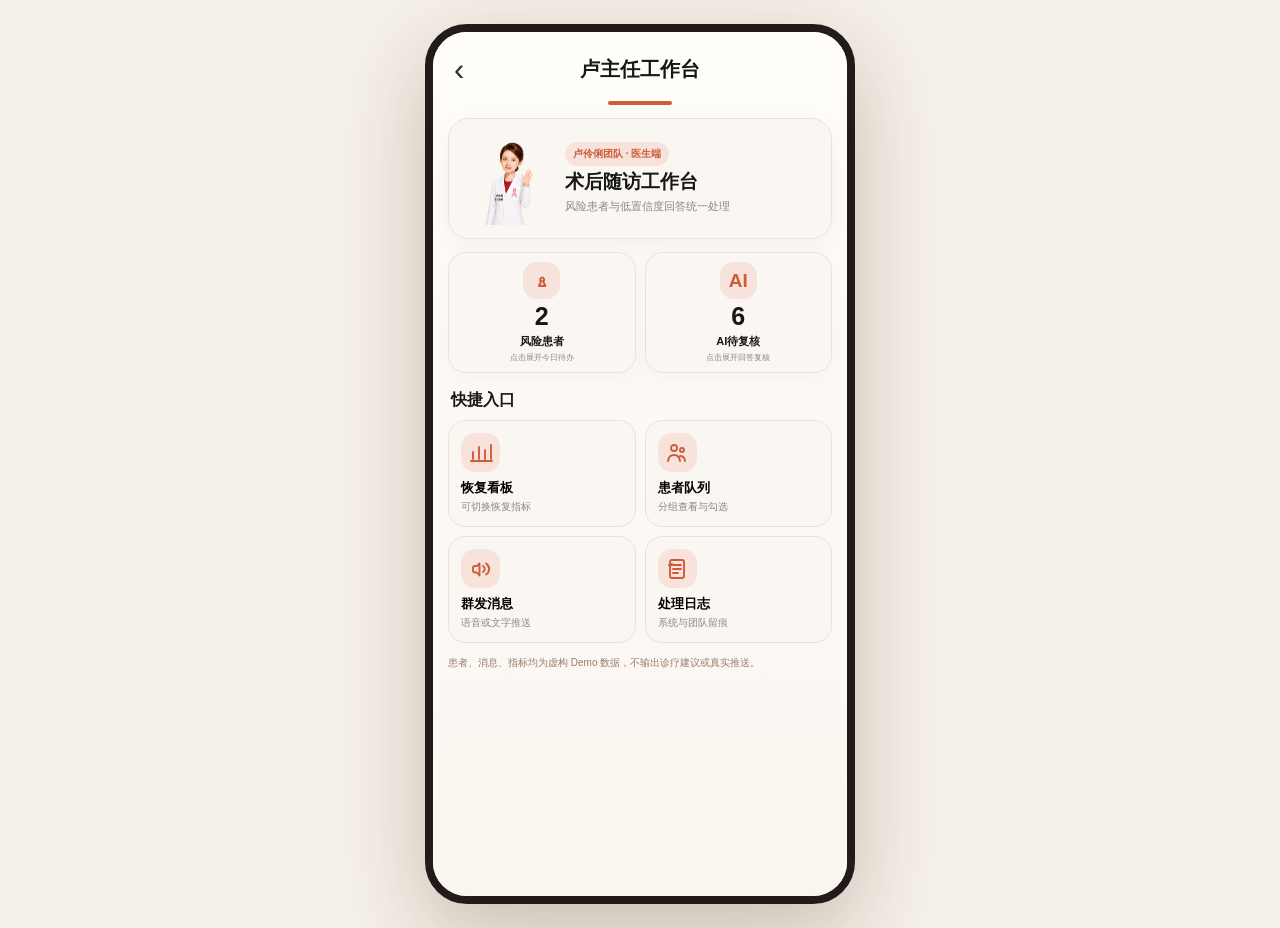
==== commit 37dcdca3: "Publish latest doctor workbench demo" ====
--- a/index.html
+++ b/index.html
@@ -1,14 +1,246 @@
 <!doctype html>
 <html lang="zh-CN">
-  <head>
-    <meta charset="UTF-8" />
-    <meta name="viewport" content="width=device-width, initial-scale=1, viewport-fit=cover" />
-    <meta name="theme-color" content="#f5f0e8" />
-    <title>卢伶俐团队术后30天随访 Demo V4</title>
-    <script type="module" crossorigin src="./assets/index-AxAXWWe3.js"></script>
-    <link rel="stylesheet" crossorigin href="./assets/index-BmACMjBO.css">
-  </head>
-  <body>
-    <div id="root"></div>
-  </body>
-</html>
+<head>
+  <meta charset="utf-8"><meta name="viewport" content="width=device-width,initial-scale=1">
+  <title>卢主任团队工作台 Demo</title><style>:root {
+  --cx-orange: #ff4b0b;
+  --cx-orange-2: #ff6b1a;
+  --cx-orange-soft: #fff0e8;
+  --cx-paper: #fffaf6;
+  --cx-ink: #171717;
+  --cx-muted: #77716e;
+  --cx-line: #f1ddd1;
+  --cx-success: #288b68;
+  --cx-success-soft: #e9f5ef;
+  --cx-font: "PingFang SC", "Microsoft YaHei", "Noto Sans CJK SC", sans-serif;
+  --cx-shadow-card: 0 8px 25px rgba(110, 65, 40, 0.06);
+  --cx-shadow-float: 0 12px 34px rgba(83, 50, 32, 0.18);
+  --cx-gradient: linear-gradient(90deg, #ff650f, #ff3e05);
+  --cx-gradient-icon: linear-gradient(145deg, #ff8d50, #ff4b0b);
+}
+
+* {
+  box-sizing: border-box;
+}
+
+body {
+  margin: 0;
+  font-family: var(--cx-font);
+  color: var(--cx-ink);
+  background: #f7f1eb;
+}
+
+button,
+input,
+textarea,
+select {
+  font: inherit;
+}
+
+button {
+  cursor: pointer;
+}
+
+.cx-stage {
+  min-height: 100vh;
+  display: grid;
+  place-items: center;
+  padding: 24px;
+}
+
+.cx-phone {
+  position: relative;
+  width: 430px;
+  height: 880px;
+  overflow: hidden;
+  border: 8px solid #211c19;
+  border-radius: 42px;
+  background: var(--cx-paper);
+  box-shadow: 0 30px 86px rgba(73, 44, 29, 0.25);
+}
+
+.cx-screen {
+  height: 100%;
+  overflow-y: auto;
+  padding: 14px 14px 104px;
+  background: var(--cx-paper);
+}
+
+.cx-card {
+  border: 1px solid var(--cx-line);
+  border-radius: 22px;
+  background: rgba(255, 255, 255, 0.92);
+  box-shadow: var(--cx-shadow-card);
+}
+
+.cx-pill {
+  border: 1px solid var(--cx-line);
+  border-radius: 999px;
+  background: rgba(255, 255, 255, 0.9);
+}
+
+.cx-primary {
+  width: 100%;
+  padding: 14px;
+  border: 0;
+  border-radius: 18px;
+  color: #fff;
+  background: var(--cx-gradient);
+  box-shadow: 0 10px 22px rgba(255, 75, 11, 0.22);
+  font-weight: 800;
+}
+
+.cx-icon-orb {
+  display: grid;
+  place-items: center;
+  border-radius: 15px;
+  color: var(--cx-orange);
+  background: var(--cx-orange-soft);
+}
+
+.cx-tabs {
+  display: grid;
+  grid-template-columns: repeat(3, 1fr);
+  min-height: 58px;
+  border-bottom: 1px solid #eadbd3;
+}
+
+.cx-tabs button {
+  position: relative;
+  border: 0;
+  color: #747272;
+  background: transparent;
+  font-size: 13px;
+  font-weight: 700;
+}
+
+.cx-tabs button[aria-selected="true"] {
+  color: var(--cx-orange);
+}
+
+.cx-tabs button[aria-selected="true"]::after {
+  position: absolute;
+  right: 27%;
+  bottom: -1px;
+  left: 27%;
+  height: 4px;
+  border-radius: 9px;
+  background: var(--cx-orange);
+  content: "";
+}
+
+.cx-composer {
+  position: absolute;
+  right: 14px;
+  bottom: 14px;
+  left: 14px;
+  z-index: 8;
+  min-height: 64px;
+  border-radius: 32px;
+  background: #fff;
+  box-shadow: var(--cx-shadow-float);
+}
+
+@media (max-width: 520px) {
+  .cx-stage {
+    padding: 0;
+  }
+
+  .cx-phone {
+    width: 100%;
+    height: 100dvh;
+    border: 0;
+    border-radius: 0;
+    box-shadow: none;
+  }
+}
+</style>
+  <style>
+  :root{--o:#cc5c3a;--paper:#f5f0e8;--surface:#faf7f2;--line:#e8e3d9;--ink:#2c2c2a;--muted:#888780;--soft:#f8e3dc;--green:#288b68;--yellow:#a96d10;--red:#b8422d}body{background:var(--paper)}.cx-screen{padding:0;background:linear-gradient(180deg,#fffdfa,#faf5ef)}.screen{display:none;min-height:100%;padding:13px 15px 30px}.screen.active{display:block}.top{height:48px;display:flex;align-items:center;justify-content:space-between}.top h1{margin:0;font:800 20px/1.1 "Noto Serif SC","Source Han Serif SC",serif}.back,.link{border:0;background:none}.back{font-size:31px;line-height:1;color:var(--ink)}.link{color:var(--ink);font-size:12px}#home .top{position:relative;justify-content:flex-start}#home .top h1{position:absolute;left:50%;transform:translateX(-50%)}.under{display:block;width:64px;height:4px;margin:8px auto 13px;border-radius:99px;background:var(--o)}.hero{display:flex;align-items:center;gap:11px;min-height:112px;padding:13px;overflow:hidden;border:1px solid var(--line);border-radius:21px;background:var(--surface);box-shadow:0 8px 25px rgba(88,67,50,.06)}.hero img{align-self:end;width:92px;height:93px;object-fit:contain;background:transparent}.hero div{min-width:0}.hero h2{margin:4px 0;font:800 19px/1.25 "Noto Serif SC","Source Han Serif SC",serif}.hero p{margin:0;color:var(--muted);font-size:11px;line-height:1.55}#detail .hero img{clip-path:circle(47%);mix-blend-mode:multiply}.tag{display:inline-block;border-radius:99px;padding:5px 8px;color:var(--o);background:var(--soft);font-size:10px;font-weight:800}.stats{display:grid;grid-template-columns:repeat(3,1fr);gap:9px;margin:13px 0}.stats.two{grid-template-columns:repeat(2,1fr)}.stat{min-height:107px;padding:9px 5px;border:1px solid var(--line);border-radius:18px;background:var(--surface);text-align:center;box-shadow:0 6px 17px rgba(88,67,50,.04)}button.stat{font:inherit;color:inherit}.stat b{display:block;margin-top:5px;font-size:25px;line-height:1}.stat span{display:block;margin-top:5px;font-size:11px;font-weight:800}.stat small{display:block;margin-top:3px;color:var(--muted);font-size:8px}.stat.open{border-color:#e9b8a9;background:#fff9f6}.home-panel{display:none;margin:-3px 0 14px}.home-panel.show{display:block}.home-panel .panel-title{display:flex;justify-content:space-between;align-items:center;padding:13px 14px 4px;font:800 14px/1.3 "Noto Serif SC","Source Han Serif SC",serif}.home-panel .panel-title small{font:500 10px/1.4 "PingFang SC",sans-serif;color:var(--muted)}.home-review-answer{display:block;margin-top:3px;color:var(--muted);font-size:10px;line-height:1.5}.mascot{display:grid;place-items:center;width:37px;height:37px;margin:auto;border-radius:14px;color:var(--o);background:var(--soft);font-size:19px;font-weight:800}.heading{display:flex;align-items:center;justify-content:space-between;margin:17px 3px 9px;font-size:16px;font-weight:800}.heading button{border:0;background:none;color:var(--o);font-size:12px;font-weight:700}.card{border:1px solid var(--line);border-radius:20px;background:var(--surface);box-shadow:0 7px 19px rgba(88,67,50,.04)}.list{padding:5px 12px}.patient{display:flex;align-items:center;gap:9px;width:100%;padding:10px 0;border:0;border-bottom:1px solid #eee7df;background:none;text-align:left}.patient:last-child{border:0}.avatar{display:grid;place-items:center;flex:none;width:38px;height:38px;border-radius:13px;color:#423832;background:#f9e8df;font-weight:800}.copy{flex:1;min-width:0}.patient b{font-size:13px}.patient small{display:block;margin-top:4px;color:var(--muted);font-size:10px;white-space:nowrap;overflow:hidden;text-overflow:ellipsis}.badge{border-radius:9px;padding:6px 7px;font-size:10px;font-style:normal;font-weight:800;white-space:nowrap}.r1{color:#a83b2a;background:#fbe8e3}.r2{color:#96600e;background:#fff1d7}.green{color:var(--green);background:#e9f5ef}.yellow{color:#98620c;background:#fff3df}.shortcut{display:grid;grid-template-columns:repeat(2,1fr);gap:9px}.shortcut button{padding:12px;border:1px solid var(--line);border-radius:17px;background:var(--surface);text-align:left}.quick-icon{display:grid;place-items:center;width:39px;height:39px;border-radius:14px;color:var(--o);background:var(--soft)}.quick-icon svg{width:24px;height:24px;fill:none;stroke:currentColor;stroke-width:1.9;stroke-linecap:round;stroke-linejoin:round}.shortcut b{display:block;margin-top:7px;font-size:13px}.shortcut small{display:block;margin-top:3px;color:var(--muted);font-size:10px}.section{margin:12px 0;padding:14px}.section h3{margin:0 0 9px;font:800 15px/1.3 "Noto Serif SC","Source Han Serif SC",serif}.section p{margin:0;color:var(--muted);font-size:11px;line-height:1.65}.risk{padding:10px;border-radius:14px;color:#813c30;background:#fcf0ec;font-size:12px;line-height:1.55}.data-grid{display:grid;grid-template-columns:repeat(3,1fr);gap:7px;margin-top:10px}.datum{padding:10px 4px;border:1px solid var(--line);border-radius:13px;text-align:center}.datum b{display:block;font-size:16px}.datum span{display:block;margin-top:3px;color:var(--muted);font-size:9px}.chart{width:100%;height:178px;margin:7px 0;border-radius:15px;background:#fffdfb}.record{padding:9px 0;border-bottom:1px dashed #e9dfd6}.record:last-child{border:0}.record b{font-size:12px}.record p{margin-top:4px}.field{margin:10px 0}.field label{display:block;margin-bottom:5px;color:var(--muted);font-size:10px}.field textarea,.field input{width:100%;border:1px solid var(--line);border-radius:13px;padding:10px;background:#fffdfb;font:inherit;font-size:12px;outline-color:var(--o)}.field textarea{height:70px;resize:none}.primary,.secondary{width:100%;margin-top:10px;border-radius:16px;padding:13px;font-weight:800}.primary{border:0;color:white;background:var(--o)}.secondary{border:1px solid var(--line);color:var(--o);background:#fffdfb}.actions{display:grid;grid-template-columns:repeat(3,1fr);gap:7px;margin-top:10px}.actions button{border:1px solid var(--line);border-radius:12px;padding:9px 3px;background:#fffdfb;font-size:10px}.actions .confirm{border-color:#efc2b4;color:#a23a2b;background:#fcf1ed}.actions .exclude{color:var(--green);background:#eff8f3}.qa{padding:10px;border-radius:13px;margin:9px 0;font-size:12px;line-height:1.55}.question{background:#fcf0ec}.answer{background:#f4f1ed}.seg{display:flex;gap:6px;margin:9px 0}.seg button{flex:1;border:1px solid var(--line);border-radius:10px;padding:8px 3px;background:#fffdfb;color:var(--muted);font-size:11px}.seg button.pick{border-color:var(--o);color:var(--o);background:var(--soft);font-weight:800}.voice-row{display:flex;gap:8px;align-items:stretch}.voice-row textarea{flex:1}.mic{width:47px;border:1px solid #e9b3a1;border-radius:13px;color:var(--o);background:#fff4ef;font-size:20px}.metrics{display:flex;gap:7px;overflow:auto;margin:3px 0 11px}.metrics button,.chips button{min-width:70px;border:1px solid var(--line);border-radius:99px;padding:8px 11px;background:#fffdfb;color:var(--muted);font-size:11px;font-weight:700}.metrics button.on,.chips button.on{border-color:var(--o);color:white;background:var(--o)}.check-patient{display:flex;align-items:center;gap:9px;padding:9px 0;border-bottom:1px dashed #e9dfd6;font-size:12px}.check-patient:last-child{border:0}.check-patient input{accent-color:var(--o)}.check-patient small{margin-left:auto;color:var(--muted);font-size:10px}.template{display:flex;gap:6px;overflow:auto;margin:8px 0}.template button{min-width:max-content;border:1px solid var(--line);border-radius:99px;padding:7px 9px;color:var(--o);background:#fff7f3;font-size:10px}.recording{padding:9px;border-radius:12px;color:#805f35;background:#fbf2e5;font-size:10px;line-height:1.55}.audio-player{display:none;width:100%;margin-top:8px}.table-row{display:grid;grid-template-columns:58px 1fr;gap:8px;padding:10px 0;border-bottom:1px dashed #e9dfd6;font-size:11px}.table-row:last-child{border:0}.table-row b{color:var(--o)}.log-kind{display:inline-block;margin-bottom:3px;border-radius:8px;padding:3px 6px;font-size:9px;font-weight:800}.log-system{color:#806017;background:#fff1d4}.log-reply{color:#a63d2b;background:#fbe8e3}.log-action{color:var(--green);background:#e9f5ef}.review-row{display:flex;align-items:center;gap:9px;width:100%;padding:11px 0;border:0;border-bottom:1px solid #eee7df;background:none;text-align:left}.review-row:last-child{border:0}.review-index{display:grid;place-items:center;flex:none;width:30px;height:30px;border-radius:11px;color:var(--o);background:var(--soft);font:800 13px "Noto Serif SC",serif}.review-row small{display:block;margin-top:4px;color:var(--muted);font-size:10px}.review-row .badge{margin-left:auto}.modal-mask{display:none;position:absolute;z-index:10;inset:0;place-items:center;padding:22px;background:rgba(50,34,25,.35)}.modal-mask.show{display:grid}.modal{width:100%;padding:22px;border-radius:23px;background:#fffdfb;text-align:center}.modal i{display:grid;place-items:center;width:52px;height:52px;margin:auto;border-radius:50%;color:var(--o);background:var(--soft);font-style:normal;font-size:23px}.modal h3{margin:11px 0 6px}.modal p{margin:0 0 15px;color:var(--muted);font-size:12px;line-height:1.55}.modal button{width:100%;border:0;border-radius:14px;padding:12px;color:white;background:var(--o);font-weight:800}.disclaimer{margin-top:12px;color:#9b7b66;font-size:10px;line-height:1.55}@media(max-width:420px){.screen{padding-left:14px;padding-right:14px}.top h1{font-size:19px}.hero{min-height:105px}.hero img{width:82px;height:86px}.hero h2{font-size:18px}}
+  </style>
+</head>
+<body><main class="cx-stage"><section class="cx-phone"><div class="cx-screen">
+  <section class="screen active" id="home">
+    <div class="top"><button class="back" aria-label="返回">‹</button><h1>卢主任工作台</h1></div><span class="under"></span>
+    <div class="hero"><img src="[data-uri]" alt="卢主任团队卡通形象"><div><span class="tag">卢伶俐团队 · 医生端</span><h2>术后随访工作台</h2><p>风险患者与低置信度回答统一处理</p></div></div>
+    <div class="stats two"><button class="stat" id="riskToggle" aria-expanded="false"><div class="mascot">♙</div><b id="statRisk">2</b><span>风险患者</span><small>点击展开今日待办</small></button><button class="stat" id="reviewToggle" aria-expanded="false"><div class="mascot">AI</div><b id="statReview">6</b><span>AI待复核</span><small>点击展开回答复核</small></button></div>
+    <div class="home-panel" id="homeRiskPanel"><div class="card"><div class="panel-title"><span>今日待办 · 风险队列</span><small>R1 / R2</small></div><div class="list" id="riskTodo"></div></div></div>
+    <div class="home-panel" id="homeReviewPanel"><div class="card"><div class="panel-title"><span>回答复核 · 低置信度</span><small>点击条目进入复核</small></div><div class="list" id="homeReviewList"></div></div></div>
+    <div class="heading"><span>快捷入口</span></div><div class="shortcut">
+      <button data-go="board"><span class="quick-icon" aria-hidden="true"><svg viewBox="0 0 24 24"><path d="M4 18V11M10 18V6M16 18v-9M22 18V4"/><path d="M2 20h21"/></svg></span><b>恢复看板</b><small>可切换恢复指标</small></button>
+      <button data-go="queue"><span class="quick-icon" aria-hidden="true"><svg viewBox="0 0 24 24"><circle cx="9" cy="7" r="3"/><circle cx="17" cy="9" r="2"/><path d="M3 20c.5-4 2.5-6 6-6s5.5 2 6 6M15 15c3 0 4.7 1.7 5 5"/></svg></span><b>患者队列</b><small>分组查看与勾选</small></button>
+      <button data-go="broadcast"><span class="quick-icon" aria-hidden="true"><svg viewBox="0 0 24 24"><path d="M4 10.5v3c0 1.1.9 2 2 2h2l2.5 3v-12L8 9H6c-1.1 0-2 .9-2 2Z"/><path d="M14 9c1.2.8 1.8 1.8 1.8 3S15.2 14.2 14 15M17 6.5c2.1 1.4 3.2 3.2 3.2 5.5S19.1 16.1 17 17.5"/></svg></span><b>群发消息</b><small>语音或文字推送</small></button>
+      <button data-go="log"><span class="quick-icon" aria-hidden="true"><svg viewBox="0 0 24 24"><rect x="5" y="3" width="14" height="18" rx="2"/><path d="M8 8h8M8 12h8M8 16h5"/><path d="m4 8 1 1 2-2"/></svg></span><b>处理日志</b><small>系统与团队留痕</small></button>
+    </div><p class="disclaimer">患者、消息、指标均为虚构 Demo 数据，不输出诊疗建议或真实推送。</p>
+  </section>
+
+  <section class="screen" id="detail"><div class="top"><button class="back" data-go="home">‹</button><h1>风险患者详情</h1><button class="link" data-go="log">处理日志</button></div><span class="under"></span>
+    <div class="hero"><img src="assets/user-avatar.png" alt="患者头像"><div><span class="tag" id="detailCode"></span><h2 id="detailName"></h2><p id="detailProcedure"></p></div></div>
+    <div class="card section"><h3>今日风险摘要 <em class="badge" id="riskLabel"></em></h3><div class="risk" id="riskSummary"></div><div class="data-grid" id="detailData"></div></div>
+    <div class="card section"><h3>关键恢复指标趋势</h3><svg class="chart" id="detailChart" viewBox="0 0 340 178"></svg><p id="detailChartNote"></p></div>
+    <div class="card section"><h3>患者原始记录</h3><div id="detailRecords"></div></div>
+    <div class="card section"><h3>卢主任团队回复</h3><div class="field"><label>文字回复（同步至患者端模拟会话）</label><textarea id="replyText"></textarea></div><button class="primary" id="sendReply">发送卢主任团队回复</button><div class="actions"><button class="confirm" id="confirmComp">确认并发症</button><button class="exclude" id="excludeComp">排除并发症</button><button id="observe">继续观察</button></div></div>
+  </section>
+
+  <section class="screen" id="review"><div class="top"><button class="back" data-go="home">‹</button><h1>全部待复核回答</h1><button class="link" data-go="home">返回工作台</button></div><span class="under"></span>
+    <div class="hero"><img src="[data-uri]" alt="医生形象"><div><span class="tag">每日定时复核</span><h2>低置信度回答</h2><p>共 <span id="reviewHeroCount">6</span> 条，点击任一条进入复核</p></div></div><div class="card list" id="reviewList"></div>
+  </section>
+
+  <section class="screen" id="reviewDetail"><div class="top"><button class="back" data-go="review">‹</button><h1>回答复核</h1><button class="link" data-go="home">返回工作台</button></div><span class="under"></span>
+    <div class="card section"><span class="tag" id="reviewSubject"></span><div class="qa question"><b>患者问题：</b><span id="reviewQuestion"></span></div><div class="qa answer"><b>Agent 原回答：</b><span id="reviewAnswer"></span></div><h3 style="margin-top:15px">主标签</h3><div class="seg" id="mainTags"><button data-tag="正确">正确</button><button data-tag="部分正确">部分正确</button><button data-tag="错误">错误</button></div><div class="field"><label>正确回答</label><div class="voice-row"><textarea id="correctText"></textarea><button class="mic" id="answerMic" title="语音输入正确回答" aria-label="语音输入正确回答">⌁</button></div></div><div class="recording" id="answerVoiceState">点击麦克风可尝试语音转文字；浏览器不支持时将填入模拟语音转写。</div><button class="primary" id="submitReview">确认标注并提交</button></div>
+  </section>
+
+  <section class="screen" id="board"><div class="top"><button class="back" data-go="home">‹</button><h1>恢复看板</h1><button class="link" data-go="queue">患者队列</button></div><span class="under"></span>
+    <div class="hero"><img src="[data-uri]" alt="医生形象"><div><span class="tag">队列统计 · 趋势与风险</span><h2>30天恢复看板</h2><p>不同恢复指标可切换查看</p></div></div>
+    <div class="stats"><div class="stat"><div class="mascot">♙</div><b>68</b><span>累计入组</span><small>演示队列</small></div><div class="stat"><div class="mascot">⌁</div><b>28</b><span>随访中</span><small>术后1—30天</small></div><div class="stat"><div class="mascot">!</div><b id="boardRisk">2</b><span>需关注</span><small>开放R1/R2</small></div></div>
+    <div class="card section"><h3 id="metricTitle">疼痛评分趋势</h3><div class="metrics" id="metricTabs"><button class="on" data-metric="pain">疼痛评分</button><button data-metric="activity">上肢活动度</button><button data-metric="drain">乳房引流量</button><button data-metric="recovery">主观恢复</button></div><svg class="chart" id="metricChart" viewBox="0 0 340 178"></svg><p id="metricNote">NRS 疼痛评分的队列中位趋势，仅作 Demo 展示。</p></div>
+    <div class="card section"><h3>相关指标统计</h3><div class="data-grid"><div class="datum"><b>86%</b><span>30天有效随访完成率</span></div><div class="datum"><b>78%</b><span>康复训练完成率</span></div><div class="datum"><b>72</b><span>BREAST-Q 2.0术后得分</span></div></div></div>
+    <div class="card section"><h3>风险与并发症</h3><p>风险事件 <b id="riskEvents">5</b> · 疑似并发症 <b id="suspected">2</b> · 确认并发症 <b id="confirmed">0</b> · 排除 <b id="excluded">0</b></p></div>
+  </section>
+
+  <section class="screen" id="queue"><div class="top"><button class="back" data-go="home">‹</button><h1>全部入组患者</h1><button class="link" data-go="broadcast">群发消息</button></div><span class="under"></span>
+    <div class="hero"><img src="[data-uri]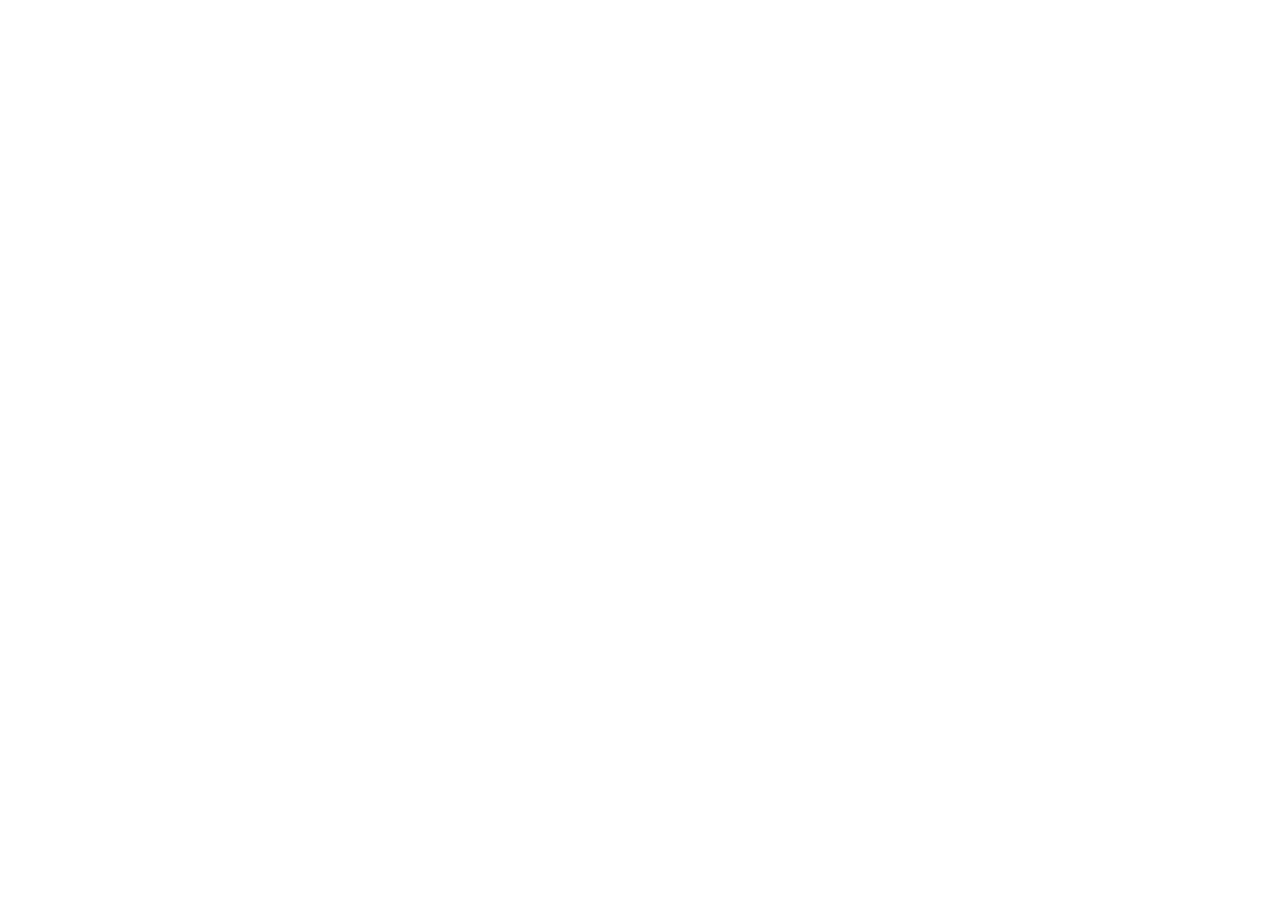
==== commit d9411b61: "Publish V4.3 demo entry" ====
--- a/index.html
+++ b/index.html
@@ -1,246 +1,14 @@
 <!doctype html>
 <html lang="zh-CN">
-<head>
-  <meta charset="utf-8"><meta name="viewport" content="width=device-width,initial-scale=1">
-  <title>卢主任团队工作台 Demo</title><style>:root {
-  --cx-orange: #ff4b0b;
-  --cx-orange-2: #ff6b1a;
-  --cx-orange-soft: #fff0e8;
-  --cx-paper: #fffaf6;
-  --cx-ink: #171717;
-  --cx-muted: #77716e;
-  --cx-line: #f1ddd1;
-  --cx-success: #288b68;
-  --cx-success-soft: #e9f5ef;
-  --cx-font: "PingFang SC", "Microsoft YaHei", "Noto Sans CJK SC", sans-serif;
-  --cx-shadow-card: 0 8px 25px rgba(110, 65, 40, 0.06);
-  --cx-shadow-float: 0 12px 34px rgba(83, 50, 32, 0.18);
-  --cx-gradient: linear-gradient(90deg, #ff650f, #ff3e05);
-  --cx-gradient-icon: linear-gradient(145deg, #ff8d50, #ff4b0b);
-}
-
-* {
-  box-sizing: border-box;
-}
-
-body {
-  margin: 0;
-  font-family: var(--cx-font);
-  color: var(--cx-ink);
-  background: #f7f1eb;
-}
-
-button,
-input,
-textarea,
-select {
-  font: inherit;
-}
-
-button {
-  cursor: pointer;
-}
-
-.cx-stage {
-  min-height: 100vh;
-  display: grid;
-  place-items: center;
-  padding: 24px;
-}
-
-.cx-phone {
-  position: relative;
-  width: 430px;
-  height: 880px;
-  overflow: hidden;
-  border: 8px solid #211c19;
-  border-radius: 42px;
-  background: var(--cx-paper);
-  box-shadow: 0 30px 86px rgba(73, 44, 29, 0.25);
-}
-
-.cx-screen {
-  height: 100%;
-  overflow-y: auto;
-  padding: 14px 14px 104px;
-  background: var(--cx-paper);
-}
-
-.cx-card {
-  border: 1px solid var(--cx-line);
-  border-radius: 22px;
-  background: rgba(255, 255, 255, 0.92);
-  box-shadow: var(--cx-shadow-card);
-}
-
-.cx-pill {
-  border: 1px solid var(--cx-line);
-  border-radius: 999px;
-  background: rgba(255, 255, 255, 0.9);
-}
-
-.cx-primary {
-  width: 100%;
-  padding: 14px;
-  border: 0;
-  border-radius: 18px;
-  color: #fff;
-  background: var(--cx-gradient);
-  box-shadow: 0 10px 22px rgba(255, 75, 11, 0.22);
-  font-weight: 800;
-}
-
-.cx-icon-orb {
-  display: grid;
-  place-items: center;
-  border-radius: 15px;
-  color: var(--cx-orange);
-  background: var(--cx-orange-soft);
-}
-
-.cx-tabs {
-  display: grid;
-  grid-template-columns: repeat(3, 1fr);
-  min-height: 58px;
-  border-bottom: 1px solid #eadbd3;
-}
-
-.cx-tabs button {
-  position: relative;
-  border: 0;
-  color: #747272;
-  background: transparent;
-  font-size: 13px;
-  font-weight: 700;
-}
-
-.cx-tabs button[aria-selected="true"] {
-  color: var(--cx-orange);
-}
-
-.cx-tabs button[aria-selected="true"]::after {
-  position: absolute;
-  right: 27%;
-  bottom: -1px;
-  left: 27%;
-  height: 4px;
-  border-radius: 9px;
-  background: var(--cx-orange);
-  content: "";
-}
-
-.cx-composer {
-  position: absolute;
-  right: 14px;
-  bottom: 14px;
-  left: 14px;
-  z-index: 8;
-  min-height: 64px;
-  border-radius: 32px;
-  background: #fff;
-  box-shadow: var(--cx-shadow-float);
-}
-
-@media (max-width: 520px) {
-  .cx-stage {
-    padding: 0;
-  }
-
-  .cx-phone {
-    width: 100%;
-    height: 100dvh;
-    border: 0;
-    border-radius: 0;
-    box-shadow: none;
-  }
-}
-</style>
-  <style>
-  :root{--o:#cc5c3a;--paper:#f5f0e8;--surface:#faf7f2;--line:#e8e3d9;--ink:#2c2c2a;--muted:#888780;--soft:#f8e3dc;--green:#288b68;--yellow:#a96d10;--red:#b8422d}body{background:var(--paper)}.cx-screen{padding:0;background:linear-gradient(180deg,#fffdfa,#faf5ef)}.screen{display:none;min-height:100%;padding:13px 15px 30px}.screen.active{display:block}.top{height:48px;display:flex;align-items:center;justify-content:space-between}.top h1{margin:0;font:800 20px/1.1 "Noto Serif SC","Source Han Serif SC",serif}.back,.link{border:0;background:none}.back{font-size:31px;line-height:1;color:var(--ink)}.link{color:var(--ink);font-size:12px}#home .top{position:relative;justify-content:flex-start}#home .top h1{position:absolute;left:50%;transform:translateX(-50%)}.under{display:block;width:64px;height:4px;margin:8px auto 13px;border-radius:99px;background:var(--o)}.hero{display:flex;align-items:center;gap:11px;min-height:112px;padding:13px;overflow:hidden;border:1px solid var(--line);border-radius:21px;background:var(--surface);box-shadow:0 8px 25px rgba(88,67,50,.06)}.hero img{align-self:end;width:92px;height:93px;object-fit:contain;background:transparent}.hero div{min-width:0}.hero h2{margin:4px 0;font:800 19px/1.25 "Noto Serif SC","Source Han Serif SC",serif}.hero p{margin:0;color:var(--muted);font-size:11px;line-height:1.55}#detail .hero img{clip-path:circle(47%);mix-blend-mode:multiply}.tag{display:inline-block;border-radius:99px;padding:5px 8px;color:var(--o);background:var(--soft);font-size:10px;font-weight:800}.stats{display:grid;grid-template-columns:repeat(3,1fr);gap:9px;margin:13px 0}.stats.two{grid-template-columns:repeat(2,1fr)}.stat{min-height:107px;padding:9px 5px;border:1px solid var(--line);border-radius:18px;background:var(--surface);text-align:center;box-shadow:0 6px 17px rgba(88,67,50,.04)}button.stat{font:inherit;color:inherit}.stat b{display:block;margin-top:5px;font-size:25px;line-height:1}.stat span{display:block;margin-top:5px;font-size:11px;font-weight:800}.stat small{display:block;margin-top:3px;color:var(--muted);font-size:8px}.stat.open{border-color:#e9b8a9;background:#fff9f6}.home-panel{display:none;margin:-3px 0 14px}.home-panel.show{display:block}.home-panel .panel-title{display:flex;justify-content:space-between;align-items:center;padding:13px 14px 4px;font:800 14px/1.3 "Noto Serif SC","Source Han Serif SC",serif}.home-panel .panel-title small{font:500 10px/1.4 "PingFang SC",sans-serif;color:var(--muted)}.home-review-answer{display:block;margin-top:3px;color:var(--muted);font-size:10px;line-height:1.5}.mascot{display:grid;place-items:center;width:37px;height:37px;margin:auto;border-radius:14px;color:var(--o);background:var(--soft);font-size:19px;font-weight:800}.heading{display:flex;align-items:center;justify-content:space-between;margin:17px 3px 9px;font-size:16px;font-weight:800}.heading button{border:0;background:none;color:var(--o);font-size:12px;font-weight:700}.card{border:1px solid var(--line);border-radius:20px;background:var(--surface);box-shadow:0 7px 19px rgba(88,67,50,.04)}.list{padding:5px 12px}.patient{display:flex;align-items:center;gap:9px;width:100%;padding:10px 0;border:0;border-bottom:1px solid #eee7df;background:none;text-align:left}.patient:last-child{border:0}.avatar{display:grid;place-items:center;flex:none;width:38px;height:38px;border-radius:13px;color:#423832;background:#f9e8df;font-weight:800}.copy{flex:1;min-width:0}.patient b{font-size:13px}.patient small{display:block;margin-top:4px;color:var(--muted);font-size:10px;white-space:nowrap;overflow:hidden;text-overflow:ellipsis}.badge{border-radius:9px;padding:6px 7px;font-size:10px;font-style:normal;font-weight:800;white-space:nowrap}.r1{color:#a83b2a;background:#fbe8e3}.r2{color:#96600e;background:#fff1d7}.green{color:var(--green);background:#e9f5ef}.yellow{color:#98620c;background:#fff3df}.shortcut{display:grid;grid-template-columns:repeat(2,1fr);gap:9px}.shortcut button{padding:12px;border:1px solid var(--line);border-radius:17px;background:var(--surface);text-align:left}.quick-icon{display:grid;place-items:center;width:39px;height:39px;border-radius:14px;color:var(--o);background:var(--soft)}.quick-icon svg{width:24px;height:24px;fill:none;stroke:currentColor;stroke-width:1.9;stroke-linecap:round;stroke-linejoin:round}.shortcut b{display:block;margin-top:7px;font-size:13px}.shortcut small{display:block;margin-top:3px;color:var(--muted);font-size:10px}.section{margin:12px 0;padding:14px}.section h3{margin:0 0 9px;font:800 15px/1.3 "Noto Serif SC","Source Han Serif SC",serif}.section p{margin:0;color:var(--muted);font-size:11px;line-height:1.65}.risk{padding:10px;border-radius:14px;color:#813c30;background:#fcf0ec;font-size:12px;line-height:1.55}.data-grid{display:grid;grid-template-columns:repeat(3,1fr);gap:7px;margin-top:10px}.datum{padding:10px 4px;border:1px solid var(--line);border-radius:13px;text-align:center}.datum b{display:block;font-size:16px}.datum span{display:block;margin-top:3px;color:var(--muted);font-size:9px}.chart{width:100%;height:178px;margin:7px 0;border-radius:15px;background:#fffdfb}.record{padding:9px 0;border-bottom:1px dashed #e9dfd6}.record:last-child{border:0}.record b{font-size:12px}.record p{margin-top:4px}.field{margin:10px 0}.field label{display:block;margin-bottom:5px;color:var(--muted);font-size:10px}.field textarea,.field input{width:100%;border:1px solid var(--line);border-radius:13px;padding:10px;background:#fffdfb;font:inherit;font-size:12px;outline-color:var(--o)}.field textarea{height:70px;resize:none}.primary,.secondary{width:100%;margin-top:10px;border-radius:16px;padding:13px;font-weight:800}.primary{border:0;color:white;background:var(--o)}.secondary{border:1px solid var(--line);color:var(--o);background:#fffdfb}.actions{display:grid;grid-template-columns:repeat(3,1fr);gap:7px;margin-top:10px}.actions button{border:1px solid var(--line);border-radius:12px;padding:9px 3px;background:#fffdfb;font-size:10px}.actions .confirm{border-color:#efc2b4;color:#a23a2b;background:#fcf1ed}.actions .exclude{color:var(--green);background:#eff8f3}.qa{padding:10px;border-radius:13px;margin:9px 0;font-size:12px;line-height:1.55}.question{background:#fcf0ec}.answer{background:#f4f1ed}.seg{display:flex;gap:6px;margin:9px 0}.seg button{flex:1;border:1px solid var(--line);border-radius:10px;padding:8px 3px;background:#fffdfb;color:var(--muted);font-size:11px}.seg button.pick{border-color:var(--o);color:var(--o);background:var(--soft);font-weight:800}.voice-row{display:flex;gap:8px;align-items:stretch}.voice-row textarea{flex:1}.mic{width:47px;border:1px solid #e9b3a1;border-radius:13px;color:var(--o);background:#fff4ef;font-size:20px}.metrics{display:flex;gap:7px;overflow:auto;margin:3px 0 11px}.metrics button,.chips button{min-width:70px;border:1px solid var(--line);border-radius:99px;padding:8px 11px;background:#fffdfb;color:var(--muted);font-size:11px;font-weight:700}.metrics button.on,.chips button.on{border-color:var(--o);color:white;background:var(--o)}.check-patient{display:flex;align-items:center;gap:9px;padding:9px 0;border-bottom:1px dashed #e9dfd6;font-size:12px}.check-patient:last-child{border:0}.check-patient input{accent-color:var(--o)}.check-patient small{margin-left:auto;color:var(--muted);font-size:10px}.template{display:flex;gap:6px;overflow:auto;margin:8px 0}.template button{min-width:max-content;border:1px solid var(--line);border-radius:99px;padding:7px 9px;color:var(--o);background:#fff7f3;font-size:10px}.recording{padding:9px;border-radius:12px;color:#805f35;background:#fbf2e5;font-size:10px;line-height:1.55}.audio-player{display:none;width:100%;margin-top:8px}.table-row{display:grid;grid-template-columns:58px 1fr;gap:8px;padding:10px 0;border-bottom:1px dashed #e9dfd6;font-size:11px}.table-row:last-child{border:0}.table-row b{color:var(--o)}.log-kind{display:inline-block;margin-bottom:3px;border-radius:8px;padding:3px 6px;font-size:9px;font-weight:800}.log-system{color:#806017;background:#fff1d4}.log-reply{color:#a63d2b;background:#fbe8e3}.log-action{color:var(--green);background:#e9f5ef}.review-row{display:flex;align-items:center;gap:9px;width:100%;padding:11px 0;border:0;border-bottom:1px solid #eee7df;background:none;text-align:left}.review-row:last-child{border:0}.review-index{display:grid;place-items:center;flex:none;width:30px;height:30px;border-radius:11px;color:var(--o);background:var(--soft);font:800 13px "Noto Serif SC",serif}.review-row small{display:block;margin-top:4px;color:var(--muted);font-size:10px}.review-row .badge{margin-left:auto}.modal-mask{display:none;position:absolute;z-index:10;inset:0;place-items:center;padding:22px;background:rgba(50,34,25,.35)}.modal-mask.show{display:grid}.modal{width:100%;padding:22px;border-radius:23px;background:#fffdfb;text-align:center}.modal i{display:grid;place-items:center;width:52px;height:52px;margin:auto;border-radius:50%;color:var(--o);background:var(--soft);font-style:normal;font-size:23px}.modal h3{margin:11px 0 6px}.modal p{margin:0 0 15px;color:var(--muted);font-size:12px;line-height:1.55}.modal button{width:100%;border:0;border-radius:14px;padding:12px;color:white;background:var(--o);font-weight:800}.disclaimer{margin-top:12px;color:#9b7b66;font-size:10px;line-height:1.55}@media(max-width:420px){.screen{padding-left:14px;padding-right:14px}.top h1{font-size:19px}.hero{min-height:105px}.hero img{width:82px;height:86px}.hero h2{font-size:18px}}
-  </style>
-</head>
-<body><main class="cx-stage"><section class="cx-phone"><div class="cx-screen">
-  <section class="screen active" id="home">
-    <div class="top"><button class="back" aria-label="返回">‹</button><h1>卢主任工作台</h1></div><span class="under"></span>
-    <div class="hero"><img src="[data-uri]" alt="卢主任团队卡通形象"><div><span class="tag">卢伶俐团队 · 医生端</span><h2>术后随访工作台</h2><p>风险患者与低置信度回答统一处理</p></div></div>
-    <div class="stats two"><button class="stat" id="riskToggle" aria-expanded="false"><div class="mascot">♙</div><b id="statRisk">2</b><span>风险患者</span><small>点击展开今日待办</small></button><button class="stat" id="reviewToggle" aria-expanded="false"><div class="mascot">AI</div><b id="statReview">6</b><span>AI待复核</span><small>点击展开回答复核</small></button></div>
-    <div class="home-panel" id="homeRiskPanel"><div class="card"><div class="panel-title"><span>今日待办 · 风险队列</span><small>R1 / R2</small></div><div class="list" id="riskTodo"></div></div></div>
-    <div class="home-panel" id="homeReviewPanel"><div class="card"><div class="panel-title"><span>回答复核 · 低置信度</span><small>点击条目进入复核</small></div><div class="list" id="homeReviewList"></div></div></div>
-    <div class="heading"><span>快捷入口</span></div><div class="shortcut">
-      <button data-go="board"><span class="quick-icon" aria-hidden="true"><svg viewBox="0 0 24 24"><path d="M4 18V11M10 18V6M16 18v-9M22 18V4"/><path d="M2 20h21"/></svg></span><b>恢复看板</b><small>可切换恢复指标</small></button>
-      <button data-go="queue"><span class="quick-icon" aria-hidden="true"><svg viewBox="0 0 24 24"><circle cx="9" cy="7" r="3"/><circle cx="17" cy="9" r="2"/><path d="M3 20c.5-4 2.5-6 6-6s5.5 2 6 6M15 15c3 0 4.7 1.7 5 5"/></svg></span><b>患者队列</b><small>分组查看与勾选</small></button>
-      <button data-go="broadcast"><span class="quick-icon" aria-hidden="true"><svg viewBox="0 0 24 24"><path d="M4 10.5v3c0 1.1.9 2 2 2h2l2.5 3v-12L8 9H6c-1.1 0-2 .9-2 2Z"/><path d="M14 9c1.2.8 1.8 1.8 1.8 3S15.2 14.2 14 15M17 6.5c2.1 1.4 3.2 3.2 3.2 5.5S19.1 16.1 17 17.5"/></svg></span><b>群发消息</b><small>语音或文字推送</small></button>
-      <button data-go="log"><span class="quick-icon" aria-hidden="true"><svg viewBox="0 0 24 24"><rect x="5" y="3" width="14" height="18" rx="2"/><path d="M8 8h8M8 12h8M8 16h5"/><path d="m4 8 1 1 2-2"/></svg></span><b>处理日志</b><small>系统与团队留痕</small></button>
-    </div><p class="disclaimer">患者、消息、指标均为虚构 Demo 数据，不输出诊疗建议或真实推送。</p>
-  </section>
-
-  <section class="screen" id="detail"><div class="top"><button class="back" data-go="home">‹</button><h1>风险患者详情</h1><button class="link" data-go="log">处理日志</button></div><span class="under"></span>
-    <div class="hero"><img src="assets/user-avatar.png" alt="患者头像"><div><span class="tag" id="detailCode"></span><h2 id="detailName"></h2><p id="detailProcedure"></p></div></div>
-    <div class="card section"><h3>今日风险摘要 <em class="badge" id="riskLabel"></em></h3><div class="risk" id="riskSummary"></div><div class="data-grid" id="detailData"></div></div>
-    <div class="card section"><h3>关键恢复指标趋势</h3><svg class="chart" id="detailChart" viewBox="0 0 340 178"></svg><p id="detailChartNote"></p></div>
-    <div class="card section"><h3>患者原始记录</h3><div id="detailRecords"></div></div>
-    <div class="card section"><h3>卢主任团队回复</h3><div class="field"><label>文字回复（同步至患者端模拟会话）</label><textarea id="replyText"></textarea></div><button class="primary" id="sendReply">发送卢主任团队回复</button><div class="actions"><button class="confirm" id="confirmComp">确认并发症</button><button class="exclude" id="excludeComp">排除并发症</button><button id="observe">继续观察</button></div></div>
-  </section>
-
-  <section class="screen" id="review"><div class="top"><button class="back" data-go="home">‹</button><h1>全部待复核回答</h1><button class="link" data-go="home">返回工作台</button></div><span class="under"></span>
-    <div class="hero"><img src="[data-uri]" alt="医生形象"><div><span class="tag">每日定时复核</span><h2>低置信度回答</h2><p>共 <span id="reviewHeroCount">6</span> 条，点击任一条进入复核</p></div></div><div class="card list" id="reviewList"></div>
-  </section>
-
-  <section class="screen" id="reviewDetail"><div class="top"><button class="back" data-go="review">‹</button><h1>回答复核</h1><button class="link" data-go="home">返回工作台</button></div><span class="under"></span>
-    <div class="card section"><span class="tag" id="reviewSubject"></span><div class="qa question"><b>患者问题：</b><span id="reviewQuestion"></span></div><div class="qa answer"><b>Agent 原回答：</b><span id="reviewAnswer"></span></div><h3 style="margin-top:15px">主标签</h3><div class="seg" id="mainTags"><button data-tag="正确">正确</button><button data-tag="部分正确">部分正确</button><button data-tag="错误">错误</button></div><div class="field"><label>正确回答</label><div class="voice-row"><textarea id="correctText"></textarea><button class="mic" id="answerMic" title="语音输入正确回答" aria-label="语音输入正确回答">⌁</button></div></div><div class="recording" id="answerVoiceState">点击麦克风可尝试语音转文字；浏览器不支持时将填入模拟语音转写。</div><button class="primary" id="submitReview">确认标注并提交</button></div>
-  </section>
-
-  <section class="screen" id="board"><div class="top"><button class="back" data-go="home">‹</button><h1>恢复看板</h1><button class="link" data-go="queue">患者队列</button></div><span class="under"></span>
-    <div class="hero"><img src="[data-uri]" alt="医生形象"><div><span class="tag">队列统计 · 趋势与风险</span><h2>30天恢复看板</h2><p>不同恢复指标可切换查看</p></div></div>
-    <div class="stats"><div class="stat"><div class="mascot">♙</div><b>68</b><span>累计入组</span><small>演示队列</small></div><div class="stat"><div class="mascot">⌁</div><b>28</b><span>随访中</span><small>术后1—30天</small></div><div class="stat"><div class="mascot">!</div><b id="boardRisk">2</b><span>需关注</span><small>开放R1/R2</small></div></div>
-    <div class="card section"><h3 id="metricTitle">疼痛评分趋势</h3><div class="metrics" id="metricTabs"><button class="on" data-metric="pain">疼痛评分</button><button data-metric="activity">上肢活动度</button><button data-metric="drain">乳房引流量</button><button data-metric="recovery">主观恢复</button></div><svg class="chart" id="metricChart" viewBox="0 0 340 178"></svg><p id="metricNote">NRS 疼痛评分的队列中位趋势，仅作 Demo 展示。</p></div>
-    <div class="card section"><h3>相关指标统计</h3><div class="data-grid"><div class="datum"><b>86%</b><span>30天有效随访完成率</span></div><div class="datum"><b>78%</b><span>康复训练完成率</span></div><div class="datum"><b>72</b><span>BREAST-Q 2.0术后得分</span></div></div></div>
-    <div class="card section"><h3>风险与并发症</h3><p>风险事件 <b id="riskEvents">5</b> · 疑似并发症 <b id="suspected">2</b> · 确认并发症 <b id="confirmed">0</b> · 排除 <b id="excluded">0</b></p></div>
-  </section>
-
-  <section class="screen" id="queue"><div class="top"><button class="back" data-go="home">‹</button><h1>全部入组患者</h1><button class="link" data-go="broadcast">群发消息</button></div><span class="under"></span>
-    <div class="hero"><img src="[data-uri]